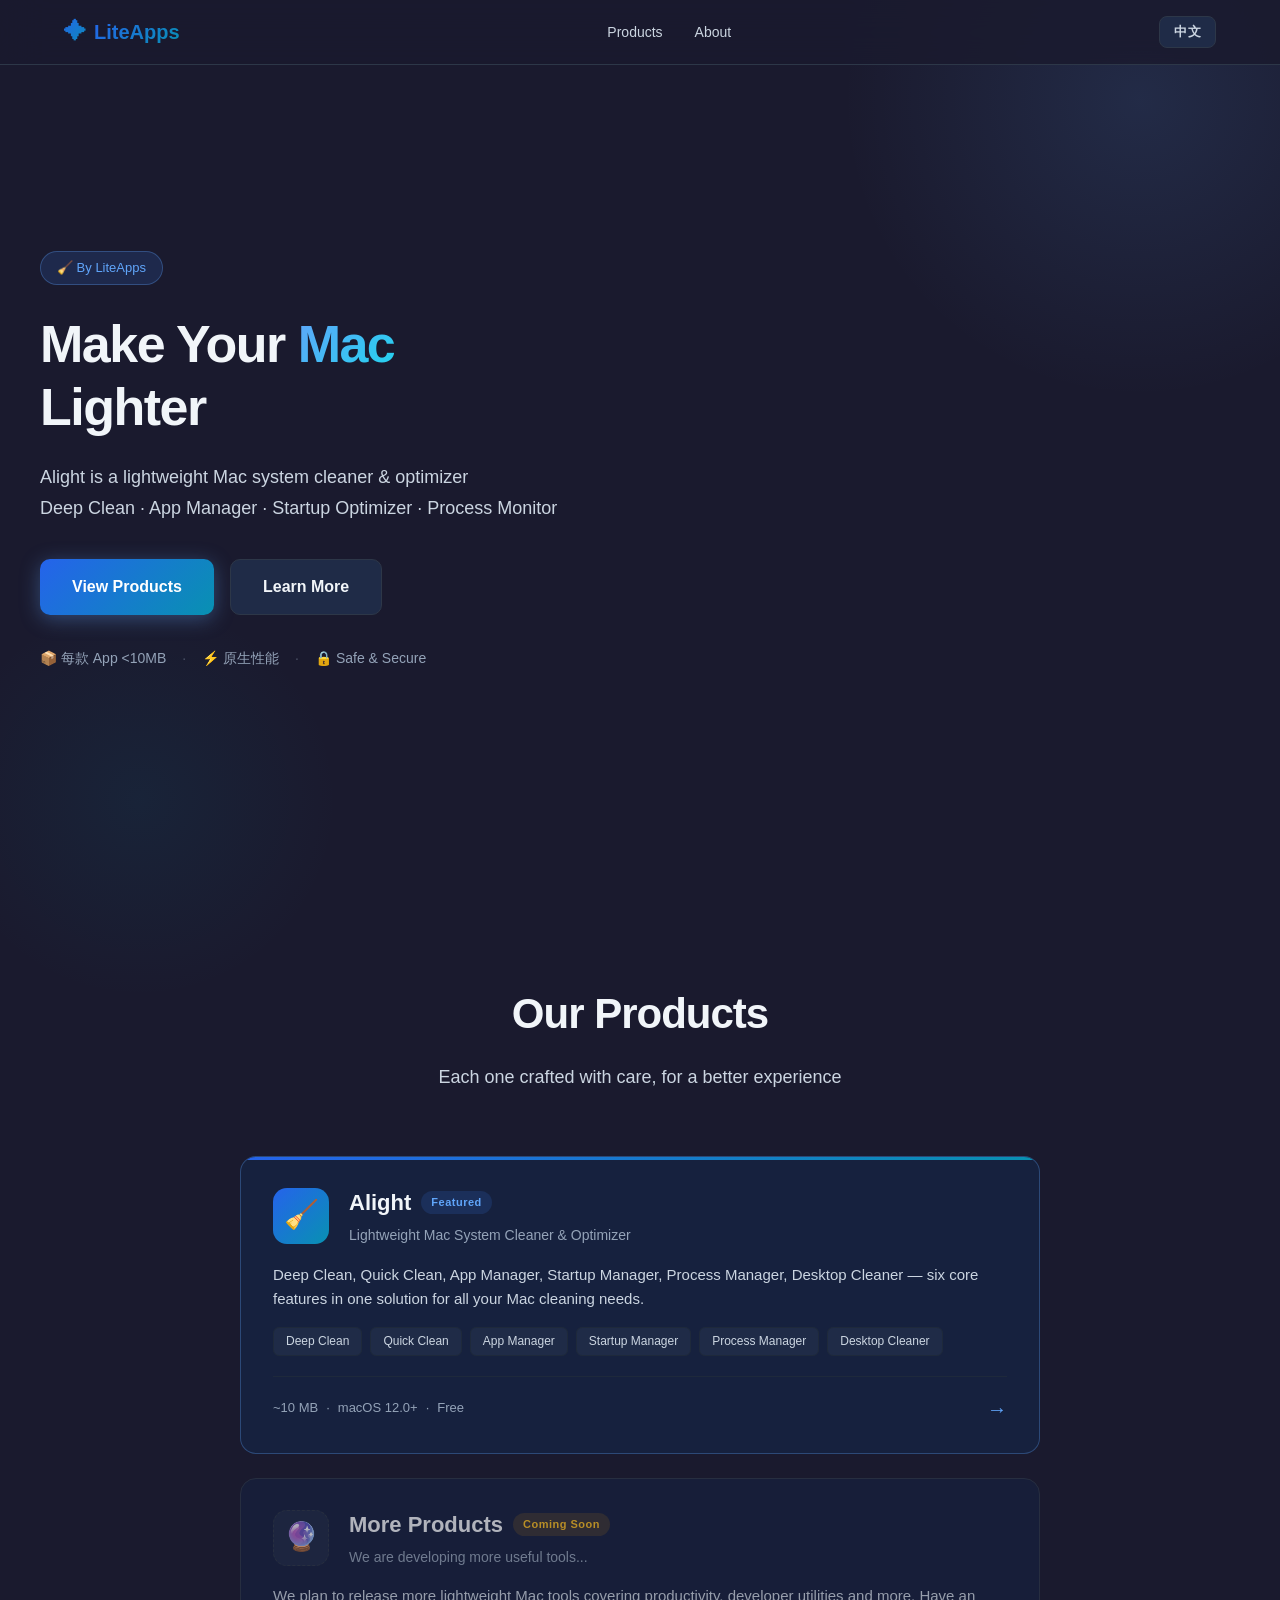
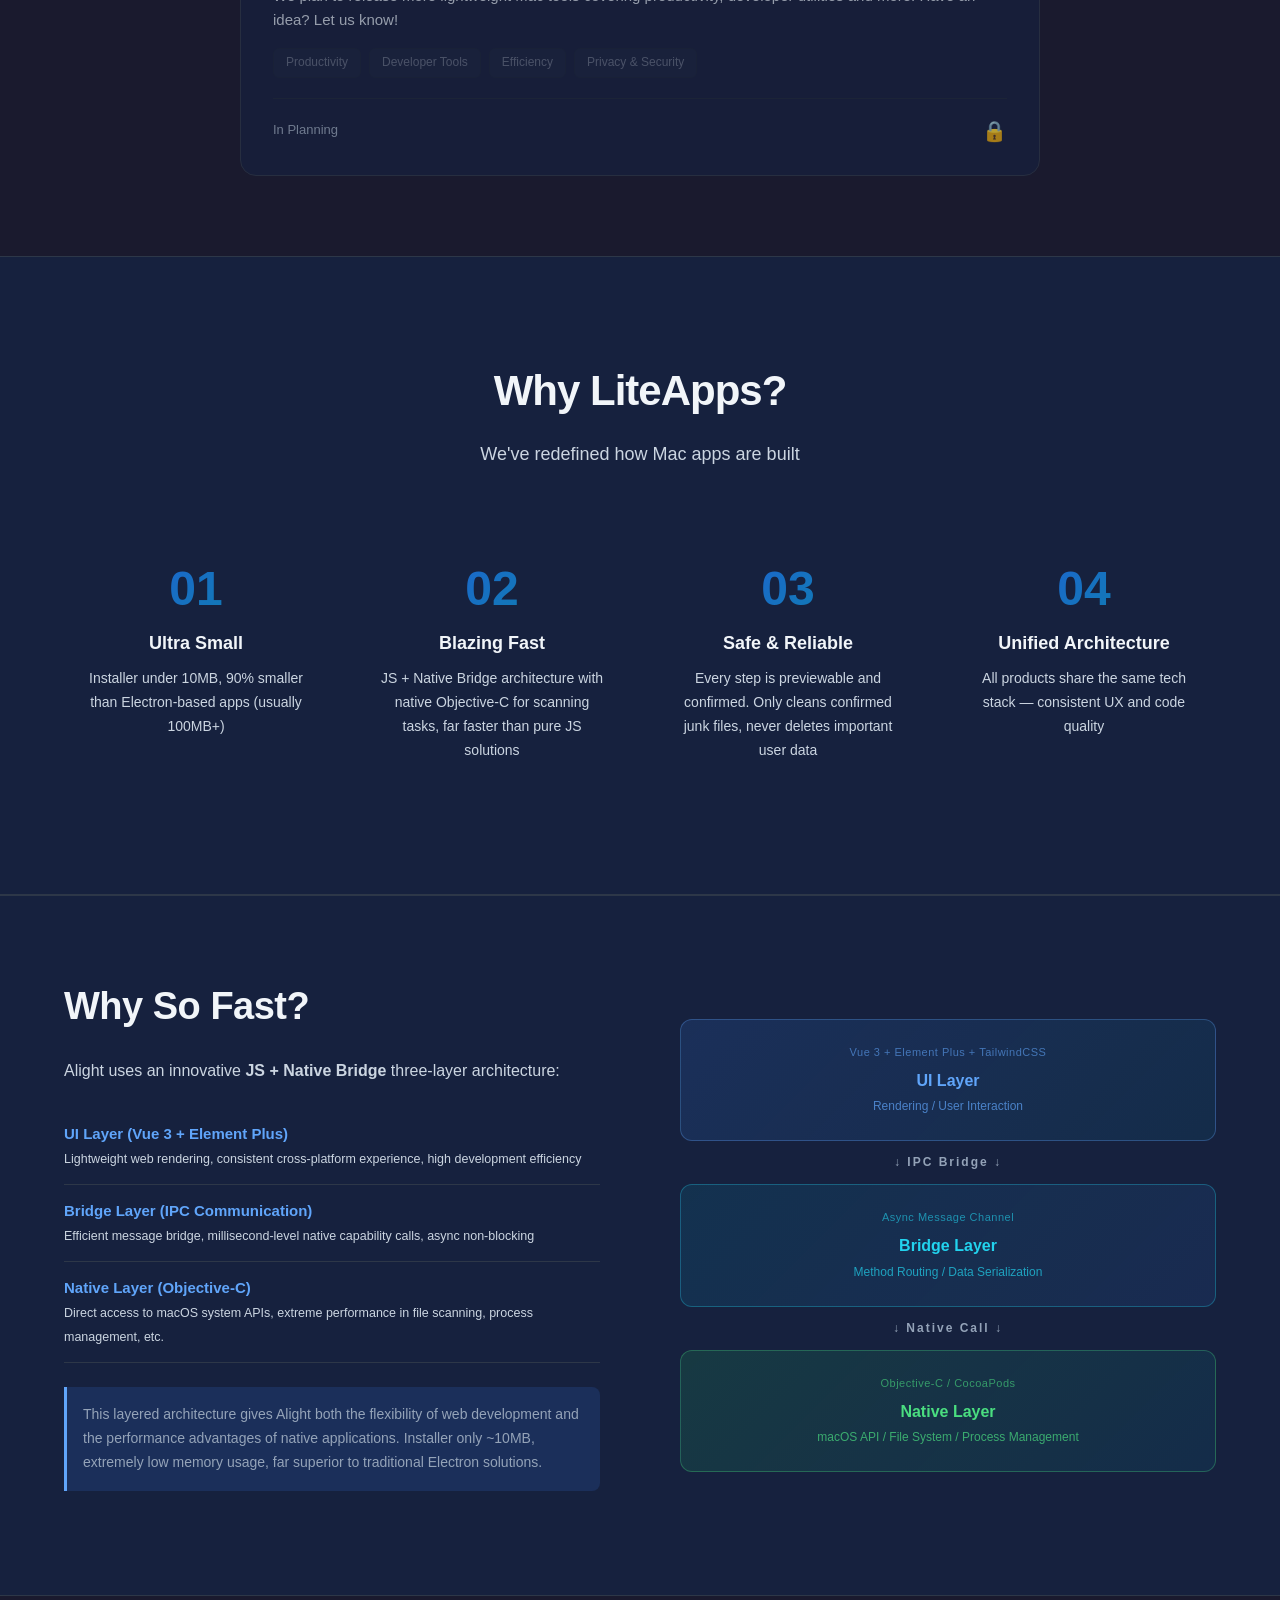
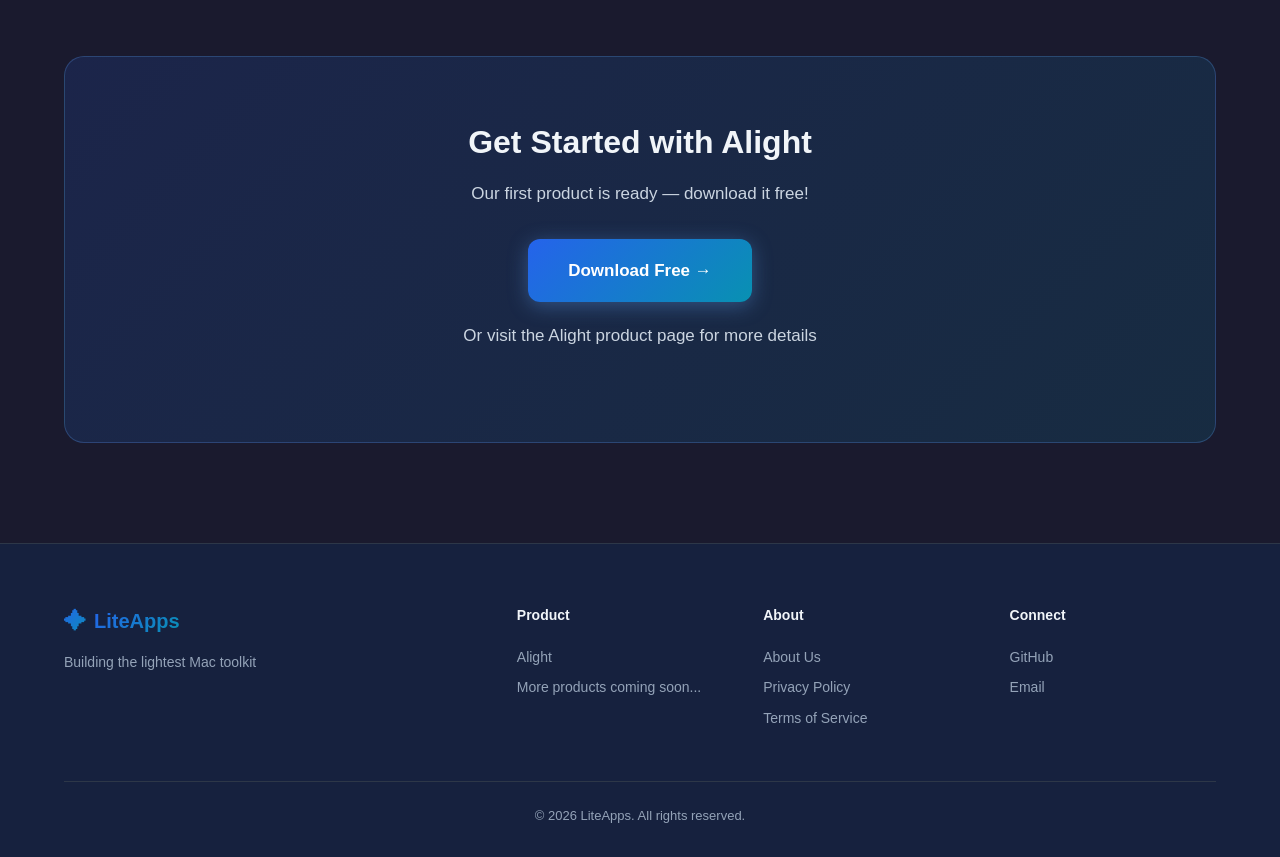
==== index.html @ 41429e5c "🚀 Initial deploy - Dev environment" ====
<!DOCTYPE html>
<html lang="zh-CN">
<head>
  <meta charset="UTF-8">
  <meta name="viewport" content="width=device-width, initial-scale=1.0">
  <title>LiteApps - 打造最轻量的 Mac 工具集</title>
  <meta name="description" content="LiteApps 致力于打造最轻量的 Mac 工具集。基于 JS + Native Bridge 创新架构，每款 App 仅 ~10MB，远超 Electron 方案。">
  <meta name="keywords" content="LiteApps,Mac工具,轻量级应用,Alight,Mac清理,macOS应用">
  <link rel="icon" type="image/svg+xml" href="favicon.svg">
  <link rel="stylesheet" href="style.css">
</head>
<body>
  <!-- 导航栏 -->
  <nav class="navbar">
    <div class="nav-container">
      <a href="/" class="nav-logo">
        <span class="logo-icon">✦</span>
        <span class="logo-text">LiteApps</span>
      </a>
      <div class="nav-links">
        <a href="#products" data-i18n="nav_products">产品</a>
        <a href="#about" data-i18n="nav_about">关于</a>
      </div>
      <button id="langSwitch" class="lang-switch" title="Switch to English">EN</button>
    </div>
  </nav>

  <!-- Hero 区域 -->
  <section class="hero hero-brand">
    <div class="hero-container">
      <div class="hero-badge" data-i18n="hero_badge">🚀 轻量 · 快速 · 安全</div>
      <h1 class="hero-title">
        <span data-i18n="hero_title_1">打造最轻量的</span><br>
        <span class="gradient-text" data-i18n="hero_title_2">Mac 工具集</span>
      </h1>
      <p class="hero-subtitle" data-i18n="hero_subtitle">
        LiteApps 专注于为 macOS 开发极致轻量的工具类应用<br>
        基于 JS + Native Bridge 架构，每款 App 仅 ~10MB
      </p>
      <div class="hero-actions">
        <a href="#products" class="btn btn-primary btn-lg" data-i18n="btn_view_products">查看产品</a>
        <a href="#about" class="btn btn-secondary btn-lg" data-i18n="btn_learn_more">了解更多</a>
      </div>
      <div class="hero-meta">
        <span class="meta-item" data-i18n="meta_apps">📦 每款 App &lt;10MB</span>
        <span class="meta-divider">·</span>
        <span class="meta-item" data-i18n="meta_native">⚡ 原生性能</span>
        <span class="meta-divider">·</span>
        <span class="meta-item" data-i18n="meta_safe">🔒 安全可靠</span>
      </div>
    </div>
  </section>

  <!-- 产品矩阵 -->
  <section id="products" class="products-section">
    <div class="container">
      <div class="section-header">
        <h2 class="section-title" data-i18n="products_title">我们的产品</h2>
        <p class="section-subtitle" data-i18n="products_subtitle">每一款都精心打造，只为更好的体验</p>
      </div>

      <div class="product-grid">
        <!-- Alight 产品卡片 -->
        <a href="alight/" class="product-card featured">
          <div class="product-card-header">
            <div class="product-icon product-icon-alight">🧹</div>
            <div class="product-info">
              <div class="product-name-row">
                <h3 class="product-name">Alight</h3>
                <span class="product-badge" data-i18n="badge_featured">主打产品</span>
              </div>
              <p class="product-tagline" data-i18n="alight_tagline">轻量级 Mac 系统清理与优化工具</p>
            </div>
          </div>
          <p class="product-desc" data-i18n="alight_desc">
            深度清理、快速清理、应用管理、启动项管理、进程管理、桌面清理 — 六大核心功能，一站式解决你的 Mac 清理需求。
          </p>
          <div class="product-features-list">
            <span class="feature-tag" data-i18n="feat_deep_clean_name">深度清理</span>
            <span class="feature-tag" data-i18n="feat_quick_clean_name">快速清理</span>
            <span class="feature-tag" data-i18n="feat_app_manage_name">应用管理</span>
            <span class="feature-tag" data-i18n="feat_startup_name">启动项管理</span>
            <span class="feature-tag" data-i18n="feat_process_name">进程管理</span>
            <span class="feature-tag" data-i18n="feat_desktop_name">桌面清理</span>
          </div>
          <div class="product-footer">
            <div class="product-meta">
              <span>~10 MB</span>
              <span>·</span>
              <span>macOS 12.0+</span>
              <span>·</span>
              <span data-i18n="label_free">免费</span>
            </div>
            <span class="product-arrow">→</span>
          </div>
        </a>

        <!-- 即将推出的产品卡片 -->
        <div class="product-card coming-soon">
          <div class="product-card-header">
            <div class="product-icon product-icon-placeholder">🔮</div>
            <div class="product-info">
              <div class="product-name-row">
                <h3 class="product-name" data-i18n="coming_soon_title">更多产品</h3>
                <span class="product-badge badge-soon" data-i18n="badge_coming_soon">敬请期待</span>
              </div>
              <p class="product-tagline" data-i18n="coming_soon_tagline">我们正在开发更多实用工具...</p>
            </div>
          </div>
          <p class="product-desc" data-i18n="coming_soon_desc">
            我们计划推出更多轻量级 Mac 工具，涵盖效率提升、开发者工具等方向。如果你有好的想法，欢迎告诉我们！
          </p>
          <div class="product-features-list">
            <span class="feature-tag disabled" data-i18n="idea_efficiency">效率工具</span>
            <span class="feature-tag disabled" data-i18n="idea_devtools">开发者工具</span>
            <span class="feature-tag disabled" data-i18n="idea_productivity">生产力</span>
            <span class="feature-tag disabled" data-i18n="idea_security">安全隐私</span>
          </div>
          <div class="product-footer">
            <div class="product-meta">
              <span data-i18n="label_stay_tuned">持续规划中</span>
            </div>
            <span class="product-arrow muted">🔒</span>
          </div>
        </div>
      </div>
    </div>
  </section>

  <!-- 技术优势 -->
  <section class="highlights">
    <div class="container">
      <div class="section-header">
        <h2 class="section-title" data-i18n="tech_advantage_title">为什么选择 LiteApps？</h2>
        <p class="section-subtitle" data-i18n="tech_advantage_subtitle">我们重新定义了 Mac 应用的开发方式</p>
      </div>
      <div class="highlights-grid">
        <div class="highlight-item">
          <div class="highlight-number">01</div>
          <h3 data-i18n="highlight_1_title">超小体积</h3>
          <p data-i18n="highlight_1_desc">每款 App 安装包小于 10MB，对比 Electron 类产品（通常 100MB+）小 90%</p>
        </div>
        <div class="highlight-item">
          <div class="highlight-number">02</div>
          <h3 data-i18n="highlight_2_title">极速体验</h3>
          <p data-i18n="highlight_2_desc">JS + Native Bridge 架构，原生 Objective-C 执行任务，速度远超纯 JS 方案</p>
        </div>
        <div class="highlight-item">
          <div class="highlight-number">03</div>
          <h3 data-i18n="highlight_3_title">安全可靠</h3>
          <p data-i18n="highlight_3_desc">Apple 开发者签名 + 公证（Notarized），每一步操作可预览确认</p>
        </div>
        <div class="highlight-item">
          <div class="highlight-number">04</div>
          <h3 data-i18n="highlight_4_title">统一架构</h3>
          <p data-i18n="highlight_4_desc">所有产品共享同一套技术栈，一致的用户体验和代码质量</p>
        </div>
      </div>
    </div>
  </section>

  <!-- 技术架构简介 -->
  <section id="about" class="architecture architecture-brand">
    <div class="container">
      <div class="arch-content">
        <div class="arch-text">
          <h2 data-i18n="arch_title">创新架构</h2>
          <p data-i18n="arch_intro">LiteApps 所有产品都基于创新的 <strong>JS + Native Bridge</strong> 三层架构：</p>
          <ul class="arch-list">
            <li>
              <strong data-i18n="arch_ui_name">UI 层 (Vue 3 + Element Plus)</strong><br>
              <small data-i18n="arch_ui_desc">轻量 Web 渲染，跨平台一致体验，开发效率高</small>
            </li>
            <li>
              <strong data-i18n="arch_bridge_name">Bridge 层 (IPC 通信)</strong><br>
              <small data-i18n="arch_bridge_desc">高效消息桥梁，毫秒级调用 Native 能力，异步非阻塞</small>
            </li>
            <li>
              <strong data-i18n="arch_native_name">Native 层 (Objective-C)</strong><br>
              <small data-i18n="arch_native_desc">直接调用 macOS 系统 API，文件扫描、进程管理等极致性能</small>
            </li>
          </ul>
          <p class="arch-note" data-i18n="arch_note">这种分层架构让每款 App 既拥有 Web 开发的灵活性，又具备原生应用的性能优势。安装包仅 ~10MB，内存占用极低。</p>
        </div>
        <div class="arch-diagram">
          <div class="arch-layer layer-ui">
            <span class="layer-tech" data-i18n="layer_ui_tech">Vue 3 + Element Plus + TailwindCSS</span>
            <span data-i18n="layer_ui_label">UI Layer</span><br><small data-i18n="layer_ui_small">界面渲染 / 用户交互</small>
          </div>
          <div class="arch-arrow" data-i18n="arch_arrow_bridge">↓ IPC Bridge ↓</div>
          <div class="arch-layer layer-bridge">
            <span class="layer-tech" data-i18n="layer_bridge_tech">Async Message Channel</span>
            <span data-i18n="layer_bridge_label">Bridge Layer</span><br><small data-i18n="layer_bridge_small">方法路由 / 数据序列化</small>
          </div>
          <div class="arch-arrow" data-i18n="arch_arrow_native">↓ Native Call ↓</div>
          <div class="arch-layer layer-native">
            <span class="layer-tech" data-i18n="layer_native_tech">Objective-C / CocoaPods</span>
            <span data-i18n="layer_native_label">Native Layer</span><br><small data-i18n="layer_native_small">macOS API / 文件系统 / 进程管理</small>
          </div>
        </div>
      </div>
    </div>
  </section>

  <!-- CTA 区域 -->
  <section class="cta-section">
    <div class="container">
      <div class="cta-card">
        <h2 data-i18n="cta_title">开始使用 Alight</h2>
        <p data-i18n="cta_desc">我们的首款产品已经发布，免费下载体验！</p>
        <a href="alight/#download" class="btn btn-primary btn-xl" data-i18n="cta_btn">立即免费下载 →</a>
        <p class="cta-note" data-i18n="cta_note">或访问 <a href="alight/">Alight 产品页面</a> 了解更多详情</p>
      </div>
    </div>
  </section>

  <!-- 页脚 -->
  <footer class="footer">
    <div class="container">
      <div class="footer-grid">
        <div class="footer-brand">
          <div class="footer-logo">
            <span class="logo-icon">✦</span>
            <span class="logo-text">LiteApps</span>
          </div>
          <p data-i18n="footer_brand_desc">打造最轻量的 Mac 工具集</p>
        </div>
        <div class="footer-links">
          <h4 data-i18n="footer_product">产品</h4>
          <a href="alight/" data-i18n="footer_alight">Alight</a>
          <a href="#" data-i18n="footer_more">更多产品敬请期待...</a>
        </div>
        <div class="footer-links">
          <h4 data-i18n="footer_about">关于</h4>
          <a href="about.html" data-i18n="footer_about_us">关于我们</a>
          <a href="privacy.html" data-i18n="footer_privacy">隐私政策</a>
          <a href="terms.html" data-i18n="footer_terms">服务条款</a>
        </div>
        <div class="footer-links">
          <h4 data-i18n="footer_connect">联系我们</h4>
          <a href="https://github.com/jackie-jiang-ios" target="_blank" rel="noopener noreferrer">GitHub</a>
          <a href="mailto:contact@liteapps.cn" data-i18n="footer_email">Email</a>
        </div>
      </div>
      <div class="footer-bottom">
        <p data-i18n="footer_copyright">&copy; 2026 LiteApps. All rights reserved.</p>
      </div>
    </div>
  </footer>

  <script src="script.js"></script>
</body>
</html>
---- style.css ----
/* ============================================
   Alight - 官网样式（暗黑主题）
   匹配真实 App 暗色 UI，基于 App 的 theme.css 暗色变量
   ============================================ */

/* CSS Variables - 匹配真实 App 暗色主题 */
:root {
  /* 品牌主色 - 与真实 App 暗色主题一致 */
  --primary: #60a5fa;
  --primary-light: #93bbfd;
  --primary-dark: #3b82f6;
  --primary-bg: rgba(59, 130, 246, 0.15);
  --primary-gradient: linear-gradient(135deg, #2563eb 0%, #0891b2 100%);

  /* 功能色 */
  --success: #4ade80;
  --success-bg: rgba(34, 197, 94, 0.15);
  --warning: #fbbf24;
  --warning-bg: rgba(245, 158, 11, 0.15);
  --danger: #f87171;
  --danger-bg: rgba(239, 68, 68, 0.15);

  /* 背景色 - 暗色主题 */
  --bg-primary: #1a1a2e;
  --bg-secondary: #16213e;
  --bg-card: #16213e;
  --bg-surface: #1f2b47;
  --bg-surface-hover: #253552;

  /* 文字色 */
  --text-primary: #f1f5f9;
  --text-secondary: #cbd5e1;
  --text-tertiary: #94a3b8;
  --text-hint: #475569;

  /* 边框色 */
  --border-color: #2d3748;
  --border-light: #1e293b;

  /* 统计卡片颜色 - 与真实 App 暗色 theme.css 完全一致 */
  --stat-cache-bg: rgba(234, 88, 12, 0.15);
  --stat-cache-color: #fb923c;
  --stat-health-bg: rgba(59, 130, 246, 0.15);
  --stat-health-color: #60a5fa;
  --stat-count-bg: rgba(147, 51, 234, 0.15);
  --stat-count-color: #c084fc;
  --stat-space-bg: rgba(34, 197, 94, 0.15);
  --stat-space-color: #4ade80;

  /* 阴影 - 暗色下更重 */
  --shadow-sm: 0 1px 3px rgba(0, 0, 0, 0.3);
  --shadow-md: 0 4px 16px rgba(0, 0, 0, 0.4);
  --shadow-lg: 0 8px 32px rgba(0, 0, 0, 0.5);

  --radius-sm: 8px;
  --radius-md: 12px;
  --radius-lg: 16px;
  --radius-xl: 24px;
  --font-sans: -apple-system, BlinkMacSystemFont, 'SF Pro Display', 'Segoe UI', Roboto, 'Helvetica Neue', Arial, sans-serif;
}

/* Reset */
*, *::before, *::after {
  margin: 0;
  padding: 0;
  box-sizing: border-box;
}

html {
  scroll-behavior: smooth;
  -webkit-font-smoothing: antialiased;
  -moz-osx-font-smoothing: grayscale;
}

body {
  font-family: var(--font-sans);
  background-color: var(--bg-primary);
  color: var(--text-primary);
  line-height: 1.6;
  overflow-x: hidden;
}

a {
  text-decoration: none;
  color: inherit;
  transition: color 0.2s ease;
}

img {
  max-width: 100%;
  display: block;
}

.container {
  max-width: 1200px;
  margin: 0 auto;
  padding: 0 24px;
}

/* ============================================
   Navigation
   ============================================ */
.navbar {
  position: fixed;
  top: 0;
  left: 0;
  right: 0;
  z-index: 1000;
  background: rgba(26, 26, 46, 0.85);
  backdrop-filter: blur(20px);
  -webkit-backdrop-filter: blur(20px);
  border-bottom: 1px solid var(--border-color);
  transition: all 0.3s ease;
}

.navbar.scrolled {
  background: rgba(26, 26, 46, 0.95);
  box-shadow: var(--shadow-sm);
}

.nav-container {
  max-width: 1200px;
  margin: 0 auto;
  padding: 0 24px;
  height: 64px;
  display: flex;
  align-items: center;
  justify-content: space-between;
}

.nav-logo {
  display: flex;
  align-items: center;
  gap: 8px;
  font-size: 20px;
  font-weight: 700;
}

.logo-icon {
  font-size: 22px;
  background: var(--primary-gradient);
  -webkit-background-clip: text;
  -webkit-text-fill-color: transparent;
  background-clip: text;
}

.logo-text {
  background: var(--primary-gradient);
  -webkit-background-clip: text;
  -webkit-text-fill-color: transparent;
  background-clip: text;
}

.nav-links {
  display: flex;
  gap: 32px;
}

.nav-links a {
  font-size: 14px;
  font-weight: 500;
  color: var(--text-secondary);
  transition: color 0.2s ease;
}

.nav-links a:hover {
  color: var(--primary);
}

.nav-download-btn {
  padding: 8px 20px;
  background: var(--primary-gradient);
  color: white;
  border-radius: 8px;
  font-size: 14px;
  font-weight: 600;
  transition: all 0.2s ease;
}

.nav-download-btn:hover {
  transform: translateY(-1px);
  box-shadow: 0 4px 16px rgba(96, 165, 250, 0.35);
}

/* 语言切换按钮 */
.lang-switch {
  padding: 6px 14px;
  background: var(--bg-surface);
  color: var(--text-secondary);
  border: 1px solid var(--border-color);
  border-radius: 8px;
  font-size: 13px;
  font-weight: 600;
  cursor: pointer;
  transition: all 0.2s ease;
  letter-spacing: 0.5px;
}

.lang-switch:hover {
  background: var(--bg-surface-hover);
  color: var(--primary);
  border-color: var(--primary);
  transform: translateY(-1px);
}

/* ============================================
   Hero Section
   ============================================ */
.hero {
  min-height: 100vh;
  display: flex;
  align-items: center;
  padding: 100px 24px 60px;
  max-width: 1200px;
  margin: 0 auto;
  gap: 60px;
  position: relative;
}

.hero::before {
  content: '';
  position: absolute;
  top: -200px;
  right: -200px;
  width: 600px;
  height: 600px;
  background: radial-gradient(circle, rgba(96, 165, 250, 0.12) 0%, transparent 70%);
  pointer-events: none;
}

.hero::after {
  content: '';
  position: absolute;
  bottom: -100px;
  left: -100px;
  width: 400px;
  height: 400px;
  background: radial-gradient(circle, rgba(8, 145, 178, 0.08) 0%, transparent 70%);
  pointer-events: none;
}

.hero-container {
  flex: 1;
  max-width: 520px;
  z-index: 1;
}

.hero-badge {
  display: inline-flex;
  align-items: center;
  gap: 6px;
  padding: 6px 16px;
  background: var(--primary-bg);
  border: 1px solid rgba(96, 165, 250, 0.3);
  border-radius: 100px;
  font-size: 13px;
  font-weight: 500;
  color: var(--primary);
  margin-bottom: 28px;
}

.hero-title {
  font-size: 56px;
  font-weight: 800;
  line-height: 1.15;
  letter-spacing: -1.5px;
  margin-bottom: 24px;
  color: var(--text-primary);
}

.gradient-text {
  background: linear-gradient(135deg, #60a5fa, #22d3ee);
  -webkit-background-clip: text;
  -webkit-text-fill-color: transparent;
  background-clip: text;
}

.hero-subtitle {
  font-size: 18px;
  line-height: 1.7;
  color: var(--text-secondary);
  margin-bottom: 36px;
}

.hero-actions {
  display: flex;
  gap: 16px;
  margin-bottom: 32px;
  flex-wrap: wrap;
}

.btn {
  display: inline-flex;
  align-items: center;
  gap: 8px;
  padding: 12px 28px;
  border-radius: 10px;
  font-size: 15px;
  font-weight: 600;
  cursor: pointer;
  border: none;
  transition: all 0.25s ease;
}

.btn-primary {
  background: var(--primary-gradient);
  color: white;
  box-shadow: 0 4px 20px rgba(96, 165, 250, 0.35);
}

.btn-primary:hover {
  transform: translateY(-2px);
  box-shadow: 0 8px 28px rgba(96, 165, 250, 0.45);
}

.btn-secondary {
  background: var(--bg-surface);
  color: var(--text-primary);
  border: 1px solid var(--border-color);
}

.btn-secondary:hover {
  background: var(--bg-surface-hover);
  border-color: var(--primary);
  color: var(--primary);
}

.btn-lg {
  padding: 14px 32px;
  font-size: 16px;
}

.btn-xl {
  padding: 18px 40px;
  font-size: 17px;
  border-radius: 12px;
}

.hero-meta {
  display: flex;
  align-items: center;
  gap: 16px;
  font-size: 14px;
  color: var(--text-tertiary);
}

.meta-divider {
  opacity: 0.4;
}

/* Hero Visual - Mac Window Mockup (暗色风格) */
.hero-visual {
  flex: 1;
  max-width: 600px;
  z-index: 1;
}

.mac-window {
  background: var(--bg-card);
  border-radius: var(--radius-xl);
  border: 1px solid var(--border-color);
  overflow: hidden;
  box-shadow:
    0 25px 80px rgba(0, 0, 0, 0.5),
    0 0 40px rgba(96, 165, 250, 0.1);
  animation: float 6s ease-in-out infinite;
}

@keyframes float {
  0%, 100% { transform: translateY(0); }
  50% { transform: translateY(-10px); }
}

.mac-window-header {
  display: flex;
  align-items: center;
  gap: 12px;
  padding: 14px 18px;
  background: #0f172a;
  border-bottom: 1px solid var(--border-color);
}

.window-dots {
  display: flex;
  gap: 7px;
}

.dot {
  width: 12px;
  height: 12px;
  border-radius: 50%;
}
.dot-red { background: #ff5f57; }
.dot-yellow { background: #febc2e; }
.dot-green { background: #28c840; }

.window-title {
  font-size: 13px;
  color: var(--text-tertiary);
  margin-left: 8px;
}

.mac-window-body {
  display: flex;
  min-height: 480px;
  background: var(--bg-secondary);
}

/* ===== Hero DeepClean Mock (完全匹配真实 StatusOverview + DeepCleanCard) ===== */
.mock-deepclean {
  flex: 1;
  padding: 20px 24px;
  display: flex;
  flex-direction: column;
  gap: 16px;
  overflow-y: auto;
}

.dc-header {
  display: flex;
  align-items: center;
  justify-content: space-between;
}
.dc-header h3 {
  font-size: 20px;
  font-weight: 700;
  color: var(--text-primary);
}
.dc-scan-btn {
  display: inline-flex;
  align-items: center;
  gap: 6px;
  padding: 8px 18px;
  background: var(--primary);
  color: white;
  border: none;
  border-radius: 8px;
  font-size: 13px;
  font-weight: 600;
  cursor: default;
  box-shadow: 0 2px 8px rgba(96, 165, 250, 0.25);
}

/* 四宫格统计卡片 - 使用真实 App 暗色颜色变量 */
.dc-stats-grid {
  display: grid;
  grid-template-columns: repeat(4, 1fr);
  gap: 12px;
}
.dc-stat-card {
  padding: 16px 12px;
  border-radius: var(--radius-md);
  text-align: center;
  transition: all 0.2s ease;
  cursor: default;
}
.dc-stat-card:hover {
  transform: translateY(-1px);
  box-shadow: var(--shadow-md);
  filter: brightness(1.1);
}
.dc-stat-value {
  display: block;
  font-size: 19px;
  font-weight: 800;
  line-height: 1.2;
}
.dc-stat-label {
  display: block;
  font-size: 11px;
  color: var(--text-secondary);
  margin-top: 4px;
}

/* 统计卡片颜色 - 完全匹配真实 App 暗色 theme.css */
.stat-cache { background: var(--stat-cache-bg); }
.stat-cache .dc-stat-value { color: var(--stat-cache-color); }
.stat-health { background: var(--stat-health-bg); }
.health-good { color: var(--stat-health-color) !important; }
.stat-count { background: var(--stat-count-bg); }
.stat-count .dc-stat-value { color: var(--stat-count-color); }
.stat-space { background: var(--stat-space-bg); }
.stat-space .dc-stat-value { color: var(--stat-space-color); }

/* CleanCardGrid - 匹配真实 DeepCleanCard 暗色样式 */
.dc-cards-grid {
  display: grid;
  grid-template-columns: repeat(2, 1fr);
  gap: 12px;
  flex: 1;
}
.dc-clean-card {
  display: flex;
  align-items: center;
  gap: 12px;
  padding: 16px;
  background: var(--bg-surface);
  border: 1px solid var(--border-color);
  border-radius: var(--radius-md);
  cursor: default;
  transition: all 0.2s ease;
}
.dc-clean-card:hover {
  transform: translateY(-2px);
  box-shadow: var(--shadow-lg);
  border-color: var(--primary);
}

/* 图标背景 - 匹配真实 cleanItemIconConfig 暗色 */
.card-icon-bg {
  width: 48px;
  height: 48px;
  border-radius: 12px;
  display: flex;
  align-items: center;
  justify-content: center;
  flex-shrink: 0;
}
.card-icon-blue { background: rgba(59, 130, 246, 0.2); color: #60a5fa; }
.card-icon-green { background: rgba(34, 197, 94, 0.2); color: #4ade80; }
.card-icon-orange { background: rgba(234, 88, 12, 0.2); color: #fb923c; }
.card-icon-purple { background: rgba(147, 51, 234, 0.2); color: #c084fc; }

.card-info { flex: 1; min-width: 0; }
.card-name { display: block; font-size: 14px; font-weight: 600; color: var(--text-primary); }
.card-desc { display: block; font-size: 12px; color: var(--text-secondary); margin-top: 2px; }

.card-right { text-align: right; min-width: 80px; flex-shrink: 0; }
.card-size { display: block; font-size: 15px; font-weight: 700; color: var(--text-primary); }
.card-count { display: block; font-size: 11px; color: var(--text-tertiary); margin-top: 2px; }
.card-btn {
  margin-top: 6px;
  padding: 4px 14px;
  background: var(--primary);
  color: white;
  border: none;
  border-radius: 6px;
  font-size: 11px;
  font-weight: 600;
  cursor: default;
}

/* Feature card enhancements */
.feature-badge {
  display: inline-block;
  padding: 3px 10px;
  background: var(--primary-bg);
  border: 1px solid rgba(96, 165, 250, 0.3);
  border-radius: 100px;
  font-size: 11px;
  font-weight: 600;
  color: var(--primary);
  margin-bottom: 14px;
}
.feature-card.featured {
  border-color: rgba(96, 165, 250, 0.35);
  background: linear-gradient(135deg, rgba(59, 130, 246, 0.08), rgba(8, 145, 178, 0.05));
}
.feature-tags {
  display: flex;
  flex-wrap: wrap;
  gap: 6px;
  margin-top: 14px;
}
.tag {
  padding: 3px 10px;
  background: var(--bg-surface);
  border: 1px solid var(--border-color);
  border-radius: 100px;
  font-size: 11px;
  color: var(--text-secondary);
}

/* ============================================
   Features Section
   ============================================ */
.features {
  padding: 120px 0;
  position: relative;
  background: var(--bg-primary);
}

.section-header {
  text-align: center;
  margin-bottom: 64px;
}

.section-title {
  font-size: 42px;
  font-weight: 800;
  letter-spacing: -1px;
  margin-bottom: 16px;
  color: var(--text-primary);
}

.section-subtitle {
  font-size: 18px;
  color: var(--text-secondary);
  max-width: 500px;
  margin: 0 auto;
}

.features-grid {
  display: grid;
  grid-template-columns: repeat(3, 1fr);
  gap: 24px;
}

.feature-card {
  background: var(--bg-card);
  border: 1px solid var(--border-color);
  border-radius: var(--radius-lg);
  padding: 36px 28px;
  transition: all 0.3s ease;
}

.feature-card:hover {
  background: var(--bg-surface);
  border-color: var(--primary);
  transform: translateY(-4px);
  box-shadow: var(--shadow-lg);
}

.feature-icon {
  font-size: 36px;
  margin-bottom: 20px;
}

.feature-card h3 {
  font-size: 18px;
  font-weight: 700;
  margin-bottom: 10px;
  color: var(--text-primary);
}

.feature-card p {
  font-size: 14px;
  color: var(--text-secondary);
  line-height: 1.7;
}

/* ============================================
   Highlights Section
   ============================================ */
.highlights {
  padding: 100px 0;
  background: var(--bg-card);
  border-top: 1px solid var(--border-color);
  border-bottom: 1px solid var(--border-color);
}

.highlights-grid {
  display: grid;
  grid-template-columns: repeat(4, 1fr);
  gap: 32px;
}

.highlight-item {
  text-align: center;
  padding: 32px 20px;
}

.highlight-number {
  font-size: 48px;
  font-weight: 900;
  background: var(--primary-gradient);
  -webkit-background-clip: text;
  -webkit-text-fill-color: transparent;
  background-clip: text;
  line-height: 1;
  margin-bottom: 16px;
  opacity: 0.9;
}

.highlight-item h3 {
  font-size: 18px;
  font-weight: 700;
  margin-bottom: 10px;
  color: var(--text-primary);
}

.highlight-item p {
  font-size: 14px;
  color: var(--text-secondary);
  line-height: 1.7;
}

/* ============================================
   Screenshots Section
   ============================================ */
.screenshots {
  padding: 120px 0;
  background: var(--bg-primary);
}

.screenshots-grid {
  display: grid;
  grid-template-columns: repeat(3, 1fr);
  gap: 28px;
}

.screenshot-card {
  text-align: center;
}

.screenshot-mock {
  background: var(--bg-card);
  border: 1px solid var(--border-color);
  border-radius: var(--radius-lg);
  overflow: hidden;
  margin-bottom: 16px;
  transition: transform 0.3s ease, box-shadow 0.3s ease;
  box-shadow: var(--shadow-sm);
}

.screenshot-card:hover .screenshot-mock {
  transform: translateY(-6px) scale(1.01);
  box-shadow: var(--shadow-lg);
}

.mock-mac-bar {
  display: flex;
  align-items: center;
  gap: 6px;
  padding: 10px 14px;
  background: #0f172a;
  border-bottom: 1px solid var(--border-color);
}

.mock-dot {
  width: 10px;
  height: 10px;
  border-radius: 50%;
}
.mock-dot.red { background: #ff5f57; }
.mock-dot.yellow { background: #febc2e; }
.mock-dot.green { background: #28c840; }

.mock-body {
  padding: 16px 18px;
  /* 调整高度比例 - 匹配真实 App 窗口比例 (1080 x 680 = 约 1.59:1) */
  min-height: 280px;
  aspect-ratio: 1080 / 680;
  background: var(--bg-secondary);
}

.screenshot-card p {
  font-size: 14px;
  color: var(--text-tertiary);
}

/* ===== Screenshot: DeepClean Preview (暗色) ===== */
.dc-preview-body { padding: 14px 16px !important; min-height: auto !important; aspect-ratio: auto; }
.dc-prev-header {
  display: flex; justify-content: space-between; align-items: center;
  margin-bottom: 12px;
}
.dc-prev-title { font-size: 16px; font-weight: 700; color: var(--text-primary); }
.dc-prev-btn {
  font-size: 12px; font-weight: 600; color: var(--primary);
  background: var(--primary-bg); padding: 5px 14px; border-radius: 6px;
}
.dc-prev-stats {
  display: grid; grid-template-columns: repeat(4, 1fr); gap: 10px; margin-bottom: 14px;
}
.dc-ps {
  text-align: center; padding: 12px 8px; border-radius: 10px;
  border: 1px solid var(--border-color);
  background: var(--bg-surface);
}
.dc-ps b { display: block; font-size: 16px; font-weight: 800; }
.dc-ps .health-good { color: var(--stat-health-color); }
.dc-ps small { display: block; font-size: 10px; color: var(--text-secondary); margin-top: 3px; }

/* 深度清理卡片预览 - 匹配真实 DeepCleanCard 暗色 */
.dc-prev-cards { display: flex; flex-direction: column; gap: 8px; }
.dcp-card {
  display: flex; align-items: center; gap: 10px;
  padding: 12px 14px; background: var(--bg-surface); border-radius: 10px;
  border: 1px solid var(--border-color);
  transition: all 0.2s ease;
}
.dcp-card:hover { border-color: var(--primary); box-shadow: var(--shadow-sm); }
.dcp-icon {
  width: 38px; height: 38px; border-radius: 10px;
  display: flex; align-items: center; justify-content: center; flex-shrink: 0;
}
.dcp-icon-blue { background: rgba(59, 130, 246, 0.2); color: #60a5fa; }
.dcp-icon-green { background: rgba(34, 197, 94, 0.2); color: #4ade80; }
.dcp-icon-orange { background: rgba(234, 88, 12, 0.2); color: #fb923c; }
.dcp-icon-purple { background: rgba(147, 51, 234, 0.2); color: #c084fc; }
.dcp-info { flex: 1; min-width: 0; }
.dcp-info b { display: block; font-size: 13px; font-weight: 600; color: var(--text-primary); }
.dcp-info span { display: block; font-size: 11px; color: var(--text-secondary); margin-top: 1px; }
.dcp-meta { text-align: right; min-width: 70px; flex-shrink: 0; }
.dcp-meta b { display: block; font-size: 13px; font-weight: 700; color: var(--text-primary); }
.dcp-meta span { display: block; font-size: 10px; color: var(--text-tertiary); }
.dcp-arrow { font-size: 18px; color: var(--text-tertiary); flex-shrink: 0; }

/* ===== Screenshot: QuickClean Preview (暗色) ===== */
.qc-preview-body { padding: 14px 16px !important; min-height: auto !important; aspect-ratio: auto; }
.qc-prev-header {
  display: flex; justify-content: space-between; align-items: center;
  margin-bottom: 12px;
}
.qc-prev-title { font-size: 16px; font-weight: 700; color: var(--text-primary); }
.qc-prev-btn {
  font-size: 12px; font-weight: 600; color: var(--primary);
  background: var(--primary-bg); padding: 5px 14px; border-radius: 6px;
}
.qc-prev-stats {
  display: grid; grid-template-columns: repeat(4, 1fr); gap: 10px; margin-bottom: 14px;
}
.qc-ps {
  text-align: center; padding: 12px 8px; border-radius: 10px;
  border: 1px solid var(--border-color);
  background: var(--bg-surface);
}
.qc-ps b { display: block; font-size: 16px; font-weight: 800; }
.qc-ps small { display: block; font-size: 10px; color: var(--text-secondary); margin-top: 3px; }

/* 快速清理卡片预览 - 匹配真实 QuickCleanCard 暗色 */
.qc-prev-cards { display: flex; flex-direction: column; gap: 8px; }
.qcp-card {
  display: flex; align-items: center; gap: 10px;
  padding: 12px 14px; background: var(--bg-surface); border-radius: 10px;
  border: 1px solid var(--border-color);
  transition: all 0.2s ease;
}
.qcp-card:hover { border-color: var(--primary); box-shadow: var(--shadow-sm); }
.qcp-icon {
  width: 38px; height: 38px; border-radius: 10px;
  display: flex; align-items: center; justify-content: center; flex-shrink: 0;
}
.qcp-icon-blue { background: rgba(59, 130, 246, 0.2); color: #60a5fa; }
.qcp-icon-orange { background: rgba(234, 88, 12, 0.2); color: #fb923c; }
.qcp-icon-green { background: rgba(34, 197, 94, 0.2); color: #4ade80; }
.qcp-icon-red { background: rgba(239, 68, 68, 0.2); color: #f87171; }
.qcp-info { flex: 1; min-width: 0; }
.qcp-info b { display: block; font-size: 13px; font-weight: 600; color: var(--text-primary); }
.qcp-info span { display: block; font-size: 11px; color: var(--text-secondary); margin-top: 1px; }
.qcp-meta { text-align: right; min-width: 65px; flex-shrink: 0; }
.qcp-meta b { display: block; font-size: 13px; font-weight: 700; color: var(--text-primary); }
.qcp-meta span { display: block; font-size: 10px; color: var(--text-tertiary); }
.qcp-actions { display: flex; gap: 6px; flex-shrink: 0; }
.qcp-btn-preview {
  padding: 4px 10px; background: var(--bg-surface-hover); color: var(--text-secondary);
  border: 1px solid var(--border-color); border-radius: 6px;
  font-size: 11px; font-weight: 500; cursor: default;
}
.qcp-btn-clean {
  padding: 4px 10px; background: var(--success); color: white;
  border: none; border-radius: 6px;
  font-size: 11px; font-weight: 600; cursor: default;
}

/* ===== Screenshot: AppManage Preview (暗色) ===== */
.am-preview-body { padding: 12px 14px !important; min-height: auto !important; aspect-ratio: auto; }
.am-toolbar {
  display: flex; justify-content: space-between; align-items: center;
  padding: 10px 14px; background: var(--bg-surface); border-radius: 10px;
  border: 1px solid var(--border-color); margin-bottom: 10px;
}
.am-total { font-size: 12px; color: var(--text-secondary); }
.am-sort-group { display: flex; align-items: center; gap: 6px; }
.am-sort-label { font-size: 11px; color: var(--text-tertiary); }
.am-sort-select {
  font-size: 12px; font-weight: 600; color: var(--text-primary);
  padding: 3px 8px; background: var(--bg-surface-hover); border-radius: 4px;
}
.am-sort-order {
  font-size: 11px; color: var(--text-tertiary);
  padding: 3px 8px; background: var(--bg-surface-hover); border-radius: 4px;
}
.am-app-list { display: flex; flex-direction: column; gap: 1px; }
.am-app-row {
  display: flex; align-items: center; gap: 10px;
  padding: 10px 14px; background: var(--bg-surface); border-radius: 0;
  border-bottom: 1px solid var(--border-color);
  transition: background 0.15s ease;
}
.am-app-row:first-child { border-radius: 10px 10px 0 0; }
.am-app-row:last-child { border-radius: 0 0 10px 10px; border-bottom: none; }
.am-app-row:hover { background: var(--bg-surface-hover); }
.am-app-icon { font-size: 26px; flex-shrink: 0; }
.am-app-info { flex: 1; min-width: 0; }
.am-app-name { display: block; font-size: 13px; font-weight: 600; color: var(--text-primary); }
.am-app-path { display: block; font-size: 11px; color: var(--text-tertiary); margin-top: 2px; white-space: nowrap; overflow: hidden; text-overflow: ellipsis; max-width: 200px; }
.am-app-size { font-size: 13px; font-weight: 700; color: var(--primary); flex-shrink: 0; }
.am-uninstall-btn {
  padding: 5px 14px; background: var(--primary); color: white;
  border: none; border-radius: 6px;
  font-size: 11px; font-weight: 600; cursor: default; flex-shrink: 0;
}

/* ===== Screenshot: StartupManager Preview (暗色) ===== */
.su-preview-body { padding: 12px 14px !important; min-height: auto !important; aspect-ratio: auto; }

/* 页面 Header Banner - 匹配真实 page-header 样式 */
.su-page-header, .pm-page-header {
  display: flex; align-items: center; gap: 12px;
  padding: 14px 16px; background: var(--primary-gradient);
  border-radius: 10px; color: white; margin-bottom: 12px;
}
.su-header-icon, .pm-header-icon { font-size: 28px; opacity: 0.9; }
.su-header-content, .pm-header-content { flex: 1; }
.su-header-title, .pm-header-title { display: block; font-size: 16px; font-weight: 700; }
.su-header-desc, .pm-header-desc { display: block; font-size: 11px; opacity: 0.85; margin-top: 2px; }
.pm-header-actions { display: flex; gap: 8px; }
.pm-btn-refresh {
  padding: 5px 12px; background: rgba(255,255,255,0.2); color: white;
  border: 1px solid rgba(255,255,255,0.3); border-radius: 6px;
  font-size: 11px; font-weight: 600; cursor: default;
}
.pm-btn-kill {
  padding: 5px 12px; background: rgba(239,68,68,0.9); color: white;
  border: none; border-radius: 6px;
  font-size: 11px; font-weight: 600; cursor: default;
}

/* 类型 Tab 切换 - 匹配真实 kind-tabs */
.su-tabs { display: flex; gap: 6px; margin-bottom: 10px; }
.su-tab {
  padding: 6px 16px; border-radius: 8px; font-size: 12px; font-weight: 600;
  background: var(--bg-surface); color: var(--text-secondary);
  border: 1px solid var(--border-color); cursor: default;
  transition: all 0.2s ease;
}
.su-tab.active { background: var(--primary); color: white; border-color: var(--primary); }

/* 筛选卡片 - 匹配真实 filter-card */
.su-filter-card {
  background: var(--bg-surface); border: 1px solid var(--border-color);
  border-radius: 10px; padding: 10px 14px; margin-bottom: 10px;
}
.su-radio-group { display: flex; gap: 6px; }
.su-radio {
  padding: 4px 14px; border-radius: 6px; font-size: 12px; color: var(--text-secondary);
  background: var(--bg-surface-hover); cursor: default; border: 1px solid var(--border-color);
}
.su-radio.active {
  background: var(--primary-bg); color: var(--primary);
  border-color: var(--primary);
}

/* 启动项列表 - 匹配真实 StartupItemCard */
.su-prev-list { display: flex; flex-direction: column; gap: 8px; }
.su-item {
  display: flex; align-items: center; gap: 10px;
  padding: 12px 14px; background: var(--bg-surface); border-radius: 10px;
  border: 1px solid var(--border-color);
  transition: all 0.2s ease;
}
.su-item:hover { border-color: var(--primary); box-shadow: var(--shadow-sm); }
.su-item.disabled { opacity: 0.55; }
.su-item-icon { font-size: 26px; flex-shrink: 0; }
.su-item-info { flex: 1; min-width: 0; }
.su-item-name { font-size: 13px; font-weight: 600; color: var(--text-primary); display: flex; align-items: center; gap: 5px; flex-wrap: wrap; }
.su-item-path { font-size: 11px; color: var(--text-tertiary); margin-top: 3px; white-space: nowrap; overflow: hidden; text-overflow: ellipsis; max-width: 220px; display: block; }

/* 徽章 - 匹配真实 kind-badge / category-badge / advice-badge */
.su-kind {
  font-size: 9px; font-weight: 700; padding: 2px 7px; border-radius: 4px;
  text-transform: uppercase; letter-spacing: 0.3px; color: white;
}
.su-kind.login { background: linear-gradient(135deg, #3b82f6, #2563eb); }
.su-kind.bg { background: linear-gradient(135deg, #8b5cf6, #7c3aed); }
.su-cat {
  font-size: 9px; font-weight: 600; padding: 2px 7px; border-radius: 4px;
  background: var(--primary-bg); color: var(--primary); border: 1px solid rgba(96,165,250,0.3);
}
.su-cat-warn {
  font-size: 9px; font-weight: 600; padding: 2px 7px; border-radius: 4px;
  background: var(--warning-bg); color: var(--warning); border: 1px solid rgba(251,191,36,0.3);
}

/* 操作按钮区 - 匹配真实 item-actions */
.su-item-actions { display: flex; align-items: center; gap: 8px; flex-shrink: 0; }
.su-delete-btn {
  width: 30px; height: 30px; border-radius: 8px;
  background: transparent; border: none;
  color: var(--text-tertiary); cursor: default;
  display: flex; align-items: center; justify-content: center;
  transition: all 0.2s ease;
}
.su-delete-btn:hover { background: var(--danger-bg); color: var(--danger); }

/* 开关 - 匹配真实 toggle-btn */
.su-toggle {
  width: 42px; height: 24px; border-radius: 12px; background: var(--text-hint);
  position: relative; flex-shrink: 0; cursor: default; transition: background 0.25s;
}
.su-toggle::after {
  content: ''; position: absolute; top: 3px; left: 3px;
  width: 18px; height: 18px; border-radius: 50%; background: white;
  box-shadow: 0 1px 3px rgba(0,0,0,0.3);
  transition: transform 0.25s cubic-bezier(0.4,0,0.2,1);
}
.su-toggle.on { background: var(--primary); }
.su-toggle.on::after { transform: translateX(18px); }
.su-toggle.off { background: var(--text-hint); }

/* ===== Screenshot: ProcessManager Preview (暗色) ===== */
.pm-preview-body { padding: 12px 14px !important; min-height: auto !important; aspect-ratio: auto; }

/* 工具栏 Tab + 搜索 - 匹配真实 toolbar */
.pm-toolbar {
  display: flex; align-items: center; gap: 12px;
  padding: 10px 14px; background: var(--bg-surface); border-radius: 10px;
  border: 1px solid var(--border-color); margin-bottom: 10px;
}
.pm-tabs { display: flex; gap: 4px; }
.pm-tab {
  padding: 5px 12px; border-radius: 6px; font-size: 12px; font-weight: 500;
  color: var(--text-secondary); cursor: default; transition: all 0.2s;
}
.pm-tab.active { color: var(--primary); font-weight: 600; background: var(--primary-bg); }
.pm-tab-count {
  display: inline-flex; align-items: center; justify-content: center;
  min-width: 17px; height: 17px; padding: 0 5px;
  font-size: 10px; font-weight: 500; color: var(--text-tertiary);
  background: var(--border-color); border-radius: 9px; margin-left: 4px;
}
.pm-search {
  display: flex; align-items: center; gap: 6px; margin-left: auto;
  padding: 5px 12px; background: var(--bg-surface-hover); border-radius: 6px;
  border: 1px solid var(--border-color); font-size: 12px; color: var(--text-tertiary);
  min-width: 140px;
}
.pm-search svg { flex-shrink: 0; opacity: 0.5; }

/* 进程列表 - 匹配真实 process-list + process-item */
.pm-list { display: flex; flex-direction: column; gap: 8px; }
.pm-item {
  display: flex; align-items: center; justify-content: space-between;
  padding: 12px 14px; background: var(--bg-surface); border-radius: 10px;
  border: 1px solid var(--border-color);
  transition: all 0.2s ease;
  cursor: default;
}
.pm-item:hover { border-color: var(--primary); box-shadow: var(--shadow-sm); }
.pm-item.selected { border-color: var(--primary); background: var(--primary-bg); }

.pm-left { display: flex; align-items: center; gap: 10px; flex: 1; min-width: 0; }
.pm-checkbox {
  width: 18px; height: 18px; border-radius: 4px; border: 2px solid var(--border-color);
  flex-shrink: 0; cursor: default; transition: all 0.15s;
}
.pm-checkbox.checked {
  background: var(--primary); border-color: var(--primary);
  position: relative;
}
.pm-checkbox.checked::after {
  content: ''; position: absolute; top: 2px; left: 5px;
  width: 5px; height: 9px; border: solid white; border-width: 0 2px 2px 0;
  transform: rotate(45deg);
}
.pm-picon { font-size: 24px; flex-shrink: 0; }
.pm-info { min-width: 0; flex: 1; }
.pm-name { font-size: 13px; font-weight: 500; color: var(--text-primary); display: flex; align-items: center; gap: 6px; }
.pm-tag {
  font-size: 10px; font-weight: 500; padding: 1px 6px; border-radius: 4px;
  background: var(--primary-bg); color: var(--primary); border: 1px solid rgba(96,165,250,0.3);
}
.pm-path { font-size: 11px; color: var(--text-tertiary); margin-top: 2px; white-space: nowrap; overflow: hidden; text-overflow: ellipsis; max-width: 180px; }

.pm-right { display: flex; align-items: center; gap: 12px; margin-left: 16px; }
.pm-usage { display: flex; flex-direction: column; gap: 3px; }
.pm-usage-row { display: flex; align-items: center; gap: 6px; }
.pm-label { font-size: 10px; color: var(--text-tertiary); width: 28px; }
.pm-val { font-size: 12px; font-weight: 600; font-family: 'SF Mono', 'Monaco', monospace; min-width: 48px; text-align: right; }
.pm-val.usage-low { color: var(--success); }
.pm-val.usage-medium { color: var(--warning); }
.pm-val.usage-high { color: var(--danger); }
.pm-pid {
  font-size: 10px; font-family: 'SF Mono', 'Monaco', monospace;
  color: var(--text-tertiary); background: var(--border-color);
  padding: 3px 6px; border-radius: 4px;
}
.pm-kill-btn {
  padding: 4px 10px; background: var(--danger-bg); color: var(--danger);
  border: 1px solid rgba(248,113,113,0.3); border-radius: 6px;
  font-size: 11px; font-weight: 600; cursor: default;
}

/* ===== Screenshot: DesktopClean Preview (暗色) ===== */
.dt-preview-body { padding: 12px 14px !important; min-height: auto !important; aspect-ratio: auto; }
.dt-prev-header {
  display: flex; justify-content: space-between; align-items: center;
  margin-bottom: 10px;
}
.dt-prev-title { font-size: 16px; font-weight: 700; color: var(--text-primary); }
.dt-prev-btn {
  font-size: 12px; font-weight: 600; color: var(--primary);
  background: var(--primary-bg); padding: 5px 14px; border-radius: 6px;
}
.dt-prev-summary {
  display: flex; justify-content: space-between; align-items: center;
  padding: 12px 14px; background: var(--bg-surface); border-radius: 10px;
  border: 1px solid var(--border-color); margin-bottom: 8px;
}
.dt-total { display: block; font-size: 20px; font-weight: 800; color: var(--text-primary); }
.dt-detail { display: block; font-size: 11px; color: var(--text-tertiary); margin-top: 2px; }
.dt-actions { display: flex; align-items: center; gap: 8px; }
.dt-view-btn {
  padding: 4px 10px; border-radius: 6px; font-size: 11px; font-weight: 500;
  background: var(--bg-surface-hover); color: var(--text-secondary); border: 1px solid var(--border-color); cursor: default;
}
.dt-view-btn.active { background: var(--primary-bg); color: var(--primary); border-color: var(--primary); }
.dt-select-btn {
  padding: 4px 10px; border-radius: 6px; font-size: 11px; font-weight: 500;
  background: var(--bg-surface-hover); color: var(--text-secondary); border: 1px solid var(--border-color); cursor: default;
}
.dt-delete-btn {
  padding: 5px 14px; background: var(--danger); color: white;
  border: none; border-radius: 6px; font-size: 11px; font-weight: 600; cursor: default;
}

/* 表头 */
.dt-table-header {
  display: flex; align-items: center; gap: 8px;
  padding: 8px 14px; background: var(--bg-surface-hover);
  border-radius: 6px; font-size: 11px; font-weight: 500;
  color: var(--text-tertiary); margin-bottom: 4px;
}

/* 文件列表 */
.dt-file-list { display: flex; flex-direction: column; gap: 1px; }
.dt-file-row {
  display: flex; align-items: center; gap: 8px;
  padding: 8px 14px; background: var(--bg-surface);
  border-bottom: 1px solid var(--border-color);
  font-size: 12px; transition: background 0.15s;
}
.dt-file-row:hover { background: var(--bg-surface-hover); }
.dt-file-row input[type="checkbox"] {
  width: 16px; height: 16px; accent-color: var(--primary);
}
.dt-file-icon { font-size: 18px; flex-shrink: 0; }
.dt-file-name { flex: 1; font-weight: 500; color: var(--text-primary); }
.dt-file-time { width: 100px; text-align: right; color: var(--text-tertiary); font-size: 11px; }
.dt-file-size { width: 70px; text-align: right; font-weight: 600; color: var(--text-primary); font-size: 11px; }

/* More screenshots hint */
.more-screenshots-hint {
  text-align: center; margin-top: 40px; padding-top: 30px;
  border-top: 1px solid var(--border-color);
}
.more-screenshots-hint p { font-size: 14px; color: var(--text-tertiary); }
.more-screenshots-hint span {
  display: inline-block; padding: 4px 14px; margin: 4px;
  background: var(--primary-bg); border: 1px solid rgba(96, 165, 250, 0.2);
  border-radius: 100px; font-size: 13px; color: var(--primary); font-weight: 500;
}

/* ============================================
   Architecture Section
   ============================================ */
.architecture {
  padding: 120px 0;
  background: var(--bg-card);
  border-top: 1px solid var(--border-color);
  border-bottom: 1px solid var(--border-color);
}

.arch-content {
  display: grid;
  grid-template-columns: 1fr 1fr;
  gap: 80px;
  align-items: center;
}

.arch-text h2 {
  font-size: 38px;
  font-weight: 800;
  margin-bottom: 20px;
  letter-spacing: -0.5px;
  color: var(--text-primary);
}

.arch-text > p {
  font-size: 16px;
  color: var(--text-secondary);
  margin-bottom: 24px;
  line-height: 1.7;
}

.arch-list {
  list-style: none;
  margin-bottom: 24px;
}

.arch-list li {
  padding: 14px 0;
  border-bottom: 1px solid var(--border-color);
  font-size: 15px;
  color: var(--text-secondary);
  line-height: 1.6;
}

.arch-list li strong {
  color: var(--primary);
}

.arch-note {
  font-size: 14px !important;
  color: var(--text-tertiary) !important;
  padding: 16px;
  background: var(--primary-bg);
  border-left: 3px solid var(--primary);
  border-radius: 0 var(--radius-sm) var(--radius-sm) 0;
}

.arch-diagram {
  display: flex;
  flex-direction: column;
  align-items: center;
  gap: 12px;
}

.arch-layer {
  width: 100%;
  padding: 24px;
  border-radius: var(--radius-md);
  text-align: center;
  font-weight: 700;
  font-size: 16px;
  transition: transform 0.3s ease;
}

.arch-layer:hover {
  transform: scale(1.03);
}

.arch-layer small {
  font-weight: 400;
  font-size: 12px;
  color: inherit;
  opacity: 0.7;
  display: block;
  margin-top: 4px;
}

.layer-tech {
  display: block;
  font-size: 11px;
  font-weight: 500;
  opacity: 0.6;
  margin-bottom: 6px;
  letter-spacing: 0.5px;
}

.layer-ui {
  background: linear-gradient(135deg, rgba(59, 130, 246, 0.15), rgba(8, 145, 178, 0.1));
  border: 1px solid rgba(96, 165, 250, 0.3);
  color: var(--primary);
}

.layer-bridge {
  background: linear-gradient(135deg, rgba(8, 145, 178, 0.15), rgba(59, 130, 246, 0.1));
  border: 1px solid rgba(34, 211, 238, 0.3);
  color: #22d3ee;
}

.layer-native {
  background: linear-gradient(135deg, rgba(34, 197, 94, 0.15), rgba(8, 145, 178, 0.1));
  border: 1px solid rgba(74, 222, 128, 0.3);
  color: #4ade80;
}

.arch-arrow {
  font-size: 12px;
  color: var(--text-tertiary);
  font-weight: 600;
  letter-spacing: 2px;
}

/* ============================================
   Download Section
   ============================================ */
.download {
  padding: 120px 0;
  background: var(--bg-primary);
}

.download-card {
  text-align: center;
  max-width: 640px;
  margin: 0 auto;
  background: var(--bg-card);
  border: 1px solid var(--border-color);
  border-radius: var(--radius-xl);
  padding: 60px 40px;
  position: relative;
  overflow: hidden;
}

.download-card::before {
  content: '';
  position: absolute;
  top: 0;
  left: 50%;
  transform: translateX(-50%);
  width: 300px;
  height: 300px;
  background: radial-gradient(circle, rgba(96, 165, 250, 0.1) 0%, transparent 70%);
  pointer-events: none;
}

.download-card h2 {
  font-size: 36px;
  font-weight: 800;
  margin-bottom: 12px;
  position: relative;
  color: var(--text-primary);
}

.download-desc {
  font-size: 17px;
  color: var(--text-secondary);
  margin-bottom: 36px;
  position: relative;
}

.download-info {
  display: grid;
  grid-template-columns: repeat(5, 1fr);
  gap: 12px;
  margin-bottom: 36px;
  position: relative;
}

.info-item {
  padding: 16px 12px;
  background: var(--bg-surface);
  border: 1px solid var(--border-color);
  border-radius: var(--radius-md);
}

.info-label {
  display: block;
  font-size: 12px;
  color: var(--text-tertiary);
  margin-bottom: 4px;
}

.info-value {
  display: block;
  font-size: 14px;
  font-weight: 700;
  color: var(--text-primary);
}

.download-btn {
  position: relative;
  width: 100%;
  justify-content: center;
  font-size: 18px;
  padding: 20px;
  margin-bottom: 16px;
}

.download-note {
  font-size: 13px;
  color: var(--text-tertiary);
  position: relative;
}

.download-note a {
  color: var(--primary);
}

.download-note a:hover {
  text-decoration: underline;
}

/* 下载区域附加链接 */
.download-extras {
  margin-bottom: 12px;
  position: relative;
}

.link-secondary {
  display: inline-flex;
  align-items: center;
  gap: 6px;
  font-size: 13px;
  color: var(--text-tertiary);
  transition: color 0.2s ease;
}

.link-secondary:hover {
  color: var(--primary);
}

.link-secondary svg {
  opacity: 0.7;
}

/* 版本加载状态 */
.version-loading {
  color: var(--text-tertiary);
  font-style: italic;
}

/* ============================================
   Footer
   ============================================ */
.footer {
  padding: 60px 0 30px;
  border-top: 1px solid var(--border-color);
  background: var(--bg-card);
}

.footer-grid {
  display: grid;
  grid-template-columns: 2fr 1fr 1fr 1fr;
  gap: 40px;
  margin-bottom: 48px;
}

.footer-brand p {
  font-size: 14px;
  color: var(--text-tertiary);
  margin-top: 12px;
}

.footer-logo {
  display: flex;
  align-items: center;
  gap: 8px;
  font-size: 20px;
  font-weight: 700;
}

.footer-links h4 {
  font-size: 14px;
  font-weight: 700;
  margin-bottom: 16px;
  color: var(--text-primary);
}

.footer-links a {
  display: block;
  font-size: 14px;
  color: var(--text-tertiary);
  padding: 4px 0;
  transition: color 0.2s ease;
}

.footer-links a:hover {
  color: var(--primary);
}

.footer-bottom {
  border-top: 1px solid var(--border-color);
  padding-top: 24px;
  text-align: center;
}

.footer-bottom p {
  font-size: 13px;
  color: var(--text-tertiary);
}

/* ============================================
   Responsive Design
   ============================================ */
@media (max-width: 1024px) {
  .hero {
    flex-direction: column;
    text-align: center;
    padding-top: 120px;
    gap: 40px;
  }

  .hero-container {
    max-width: 100%;
  }

  .hero-title {
    font-size: 44px;
  }

  .hero-actions {
    justify-content: center;
  }

  .hero-meta {
    justify-content: center;
  }

  .hero-visual {
    max-width: 100%;
  }

  .features-grid {
    grid-template-columns: repeat(2, 1fr);
  }

  .highlights-grid {
    grid-template-columns: repeat(2, 1fr);
  }

  .arch-content {
    grid-template-columns: 1fr;
    gap: 48px;
  }

  .footer-grid {
    grid-template-columns: 1fr 1fr;
  }

  .screenshots-grid {
    grid-template-columns: repeat(2, 1fr);
  }
}

@media (max-width: 768px) {
  .nav-links {
    display: none;
  }

  .hero-title {
    font-size: 36px;
  }

  .section-title {
    font-size: 32px;
  }

  .features-grid,
  .screenshots-grid {
    grid-template-columns: 1fr;
  }

  .highlights-grid {
    grid-template-columns: 1fr 1fr;
  }

  .download-info {
    grid-template-columns: repeat(3, 1fr);
  }

  .mac-window-body {
    min-height: 360px;
  }

  .dc-stats-grid { grid-template-columns: repeat(2, 1fr); }
  .dc-cards-grid { grid-template-columns: 1fr; }
  .dc-prev-stats { grid-template-columns: repeat(2, 1fr); }
  .qc-prev-stats { grid-template-columns: repeat(2, 1fr); }

  .footer-grid {
    grid-template-columns: 1fr;
    gap: 28px;
  }
}

@media (max-width: 480px) {
  .hero-title {
    font-size: 30px;
  }

  .hero-subtitle {
    font-size: 16px;
  }

  .btn-lg {
    padding: 12px 24px;
    font-size: 14px;
  }

  .download-info {
    grid-template-columns: 1fr 1fr;
  }

  .download-card {
    padding: 40px 24px;
  }

  .highlights-grid {
    grid-template-columns: 1fr;
  }
}

/* ============================================
   品牌首页特有样式
   ============================================ */

/* Hero - 品牌版 */
.hero-brand {
  padding: 100px 0 80px;
}

.hero-brand .hero-title {
  font-size: 52px;
  line-height: 1.2;
}

/* 产品矩阵 */
.products-section {
  padding: 80px 0;
}

.product-grid {
  display: flex;
  flex-direction: column;
  gap: 24px;
  max-width: 800px;
  margin: 0 auto;
}

.product-card {
  display: block;
  background: var(--bg-card);
  border: 1px solid var(--border-color);
  border-radius: 16px;
  padding: 28px 32px;
  transition: all 0.3s ease;
  text-decoration: none;
  color: inherit;
  position: relative;
  overflow: hidden;
}

.product-card::before {
  content: '';
  position: absolute;
  top: 0;
  left: 0;
  right: 0;
  height: 3px;
  background: var(--primary-gradient);
  opacity: 0;
  transition: opacity 0.3s ease;
}

.product-card:hover {
  border-color: var(--primary);
  transform: translateY(-4px);
  box-shadow: 0 12px 40px rgba(0, 0, 0, 0.3);
}

.product-card:hover::before {
  opacity: 1;
}

.product-card.featured {
  border-color: rgba(96, 165, 250, 0.3);
}

.product-card.featured::before {
  opacity: 1;
}

.product-card.coming-soon {
  opacity: 0.7;
  cursor: default;
}

.product-card.coming-soon:hover {
  transform: none;
  box-shadow: none;
  border-color: var(--border-color);
}

.product-card-header {
  display: flex;
  align-items: center;
  gap: 20px;
  margin-bottom: 16px;
}

.product-icon {
  width: 56px;
  height: 56px;
  border-radius: 14px;
  display: flex;
  align-items: center;
  justify-content: center;
  font-size: 28px;
  flex-shrink: 0;
}

.product-icon-alight {
  background: linear-gradient(135deg, #2563eb 0%, #0891b2 100%);
}

.product-icon-placeholder {
  background: var(--bg-surface);
  border: 1px dashed var(--border-color);
}

.product-info {
  flex: 1;
}

.product-name-row {
  display: flex;
  align-items: center;
  gap: 10px;
  margin-bottom: 4px;
}

.product-name {
  font-size: 22px;
  font-weight: 700;
  color: var(--text-primary);
  margin: 0;
}

.product-badge {
  font-size: 11px;
  font-weight: 600;
  padding: 3px 10px;
  border-radius: 20px;
  background: var(--primary-bg);
  color: var(--primary);
  letter-spacing: 0.5px;
}

.product-badge.badge-soon {
  background: var(--warning-bg);
  color: var(--warning);
}

.product-tagline {
  font-size: 14px;
  color: var(--text-tertiary);
  margin: 0;
}

.product-desc {
  font-size: 15px;
  color: var(--text-secondary);
  line-height: 1.6;
  margin-bottom: 16px;
}

.product-features-list {
  display: flex;
  flex-wrap: wrap;
  gap: 8px;
  margin-bottom: 20px;
}

.product-features-list .feature-tag {
  font-size: 12px;
  padding: 4px 12px;
  border-radius: 6px;
  background: var(--bg-surface);
  color: var(--text-secondary);
  border: 1px solid var(--border-light);
}

.product-features-list .feature-tag.disabled {
  opacity: 0.4;
}

.product-footer {
  display: flex;
  align-items: center;
  justify-content: space-between;
  padding-top: 16px;
  border-top: 1px solid var(--border-light);
}

.product-meta {
  display: flex;
  align-items: center;
  gap: 8px;
  font-size: 13px;
  color: var(--text-tertiary);
}

.product-arrow {
  font-size: 20px;
  color: var(--primary);
  font-weight: bold;
  transition: transform 0.3s ease;
}

.product-card:hover .product-arrow {
  transform: translateX(4px);
}

.product-arrow.muted {
  color: var(--text-hint);
}

/* CTA 区域 */
.cta-section {
  padding: 60px 0 100px;
}

.cta-card {
  background: linear-gradient(135deg, rgba(37, 99, 235, 0.15) 0%, rgba(8, 145, 178, 0.15) 100%);
  border: 1px solid rgba(96, 165, 250, 0.25);
  border-radius: 20px;
  padding: 60px 40px;
  text-align: center;
}

.cta-card h2 {
  font-size: 32px;
  font-weight: 700;
  color: var(--text-primary);
  margin-bottom: 12px;
}

.cta-card > p {
  font-size: 17px;
  color: var(--text-secondary);
  margin-bottom: 32px;
}

.cta-note {
  margin-top: 20px;
  font-size: 14px;
  color: var(--text-tertiary);
}

.cta-note a {
  color: var(--primary);
  text-decoration: none;
}

.cta-note a:hover {
  text-decoration: underline;
}

/* 架构区域 - 品牌版 */
.architecture-brand {
  padding: 80px 0;
}

/* 响应式 */
@media (max-width: 768px) {
  .product-card-header {
    flex-direction: column;
    align-items: flex-start;
    gap: 12px;
  }
  
  .product-card {
    padding: 24px;
  }
  
  .cta-card {
    padding: 40px 24px;
  }
  
  .cta-card h2 {
    font-size: 26px;
  }
  
  .hero-brand .hero-title {
    font-size: 38px;
  }
  
  .product-name-row {
    flex-wrap: wrap;
  }
}
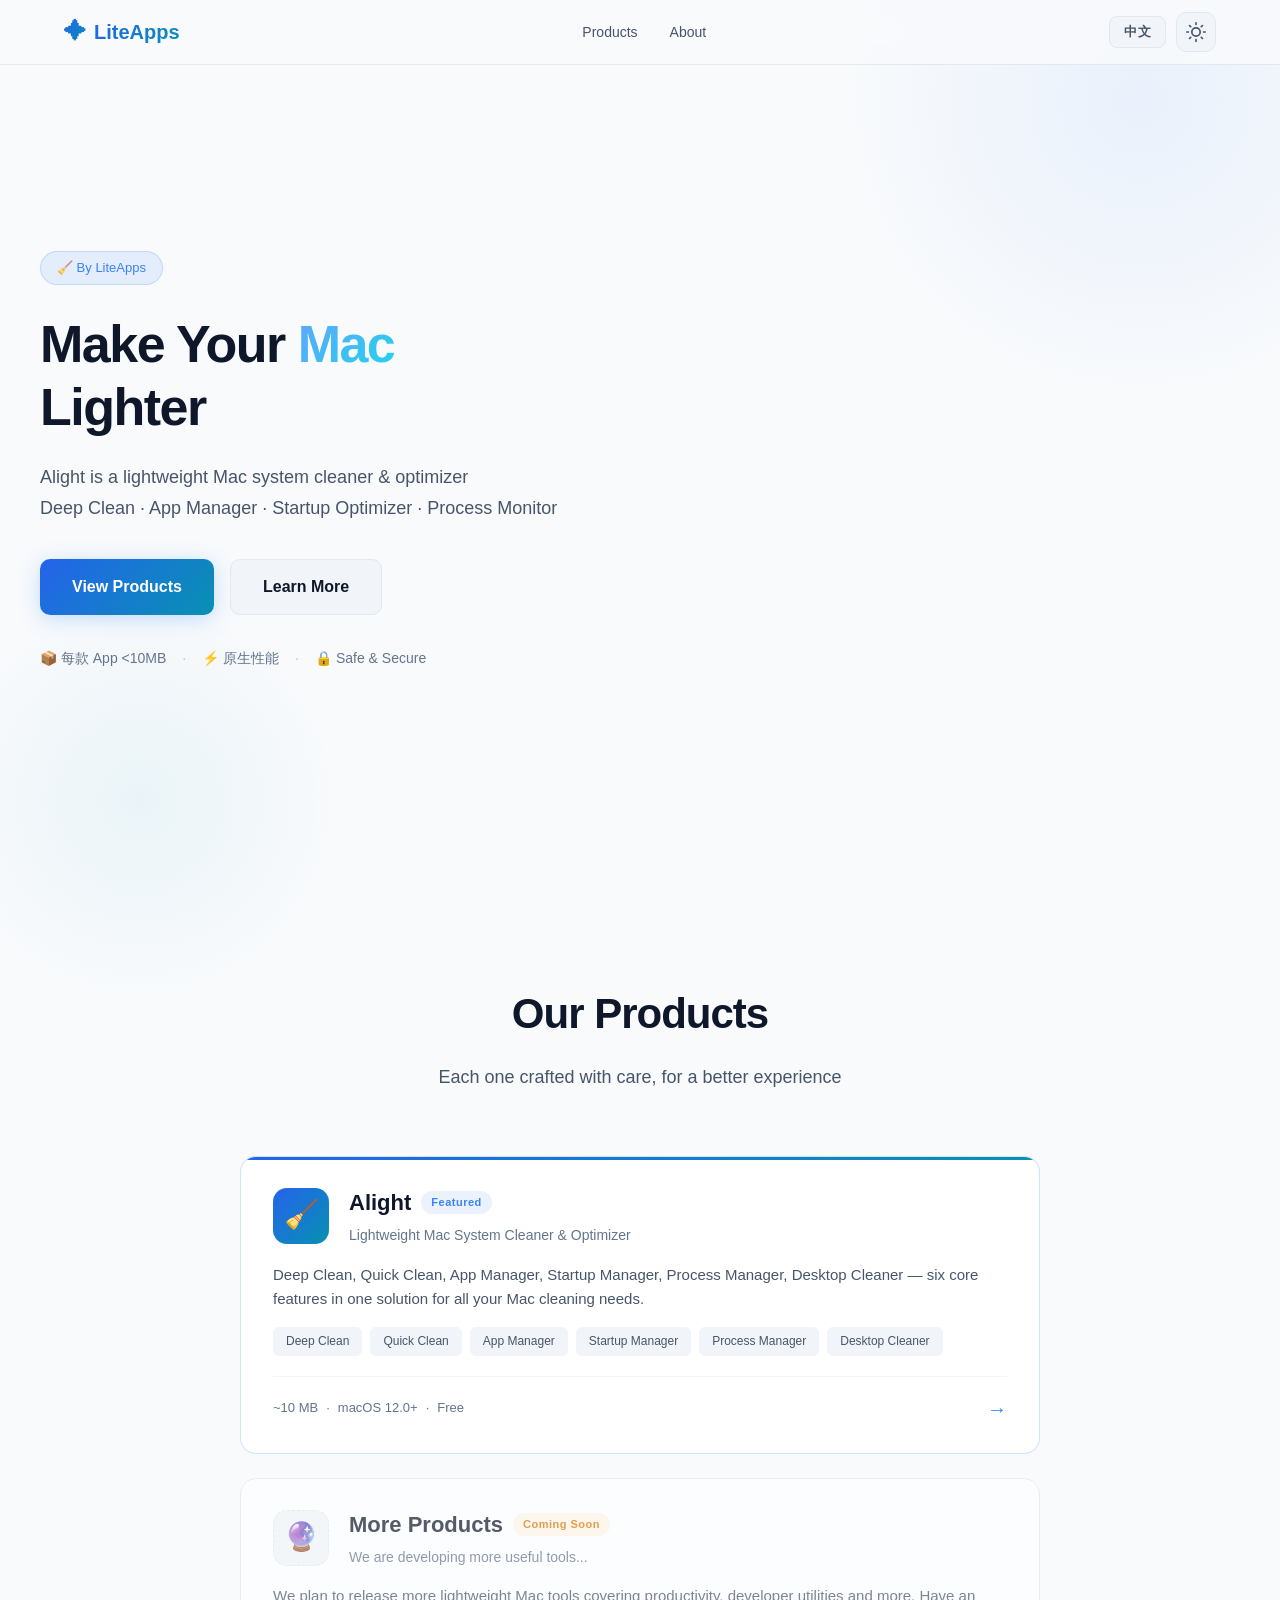
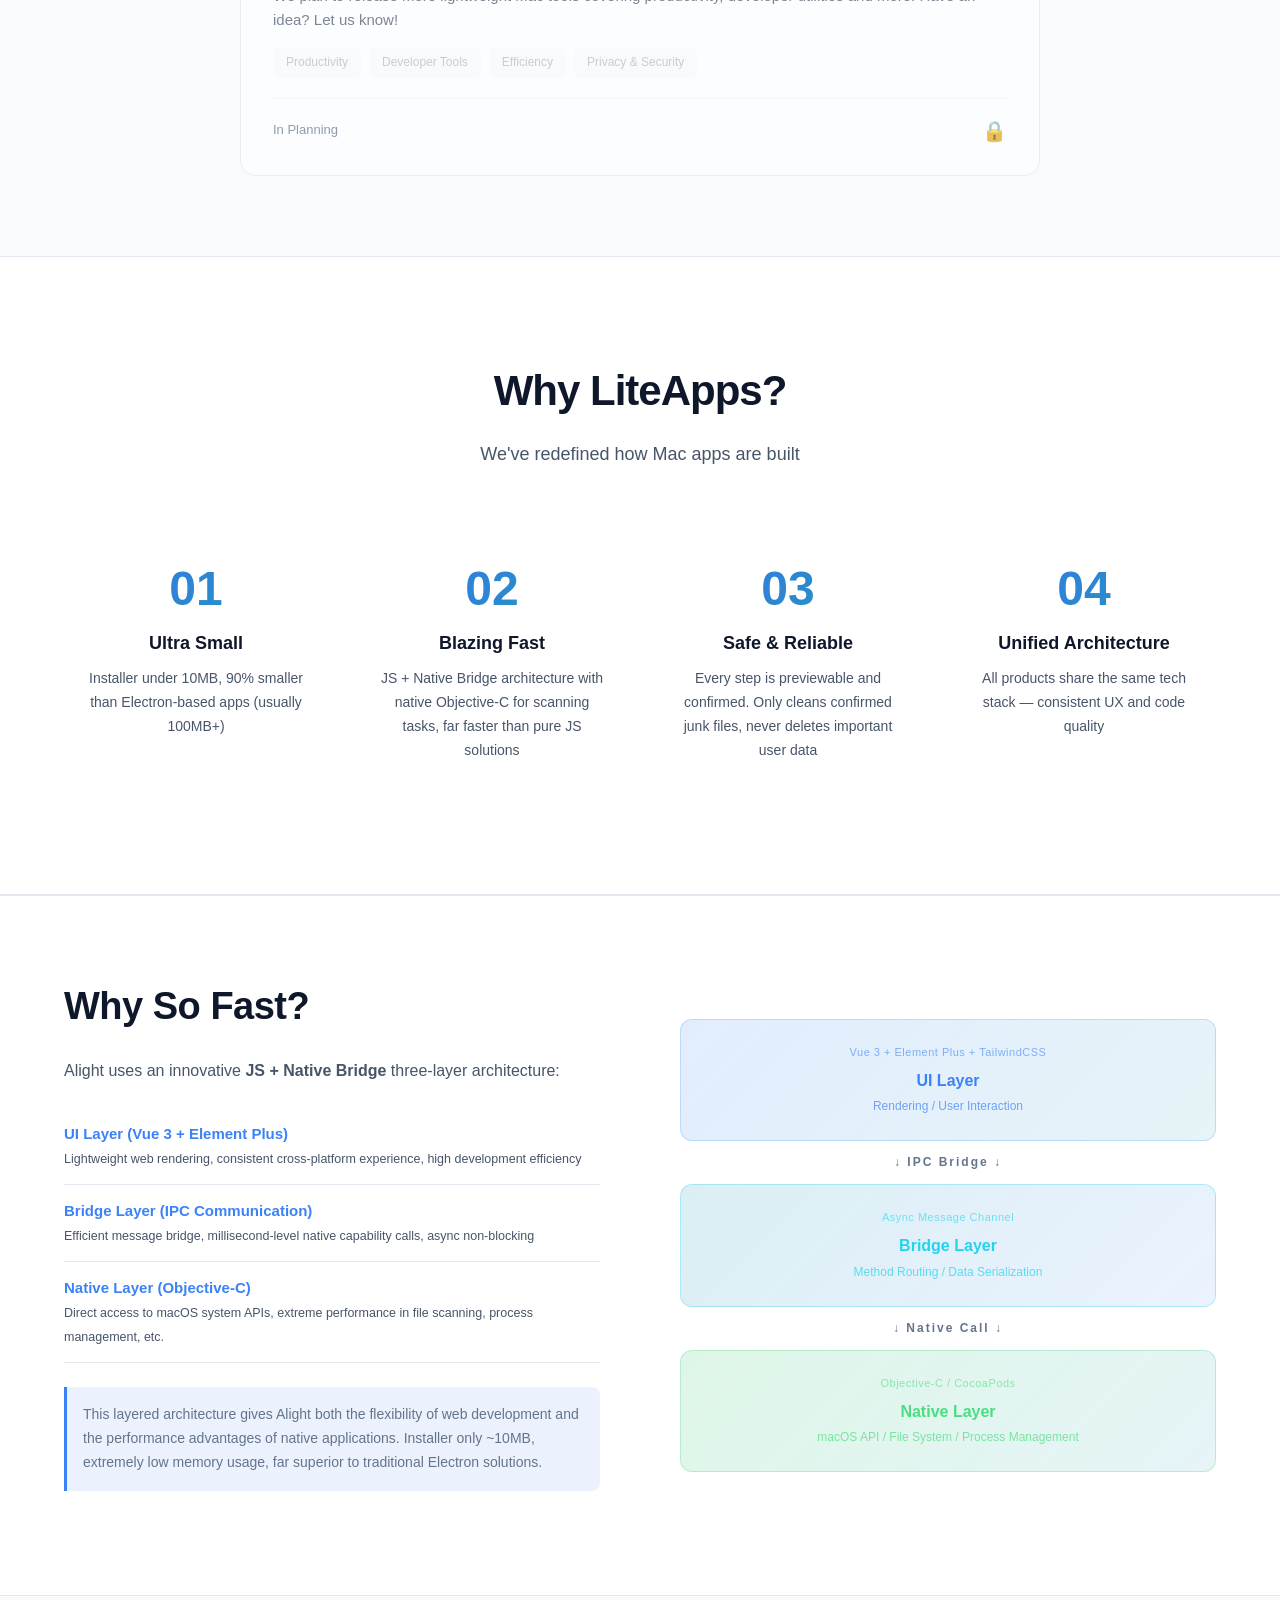
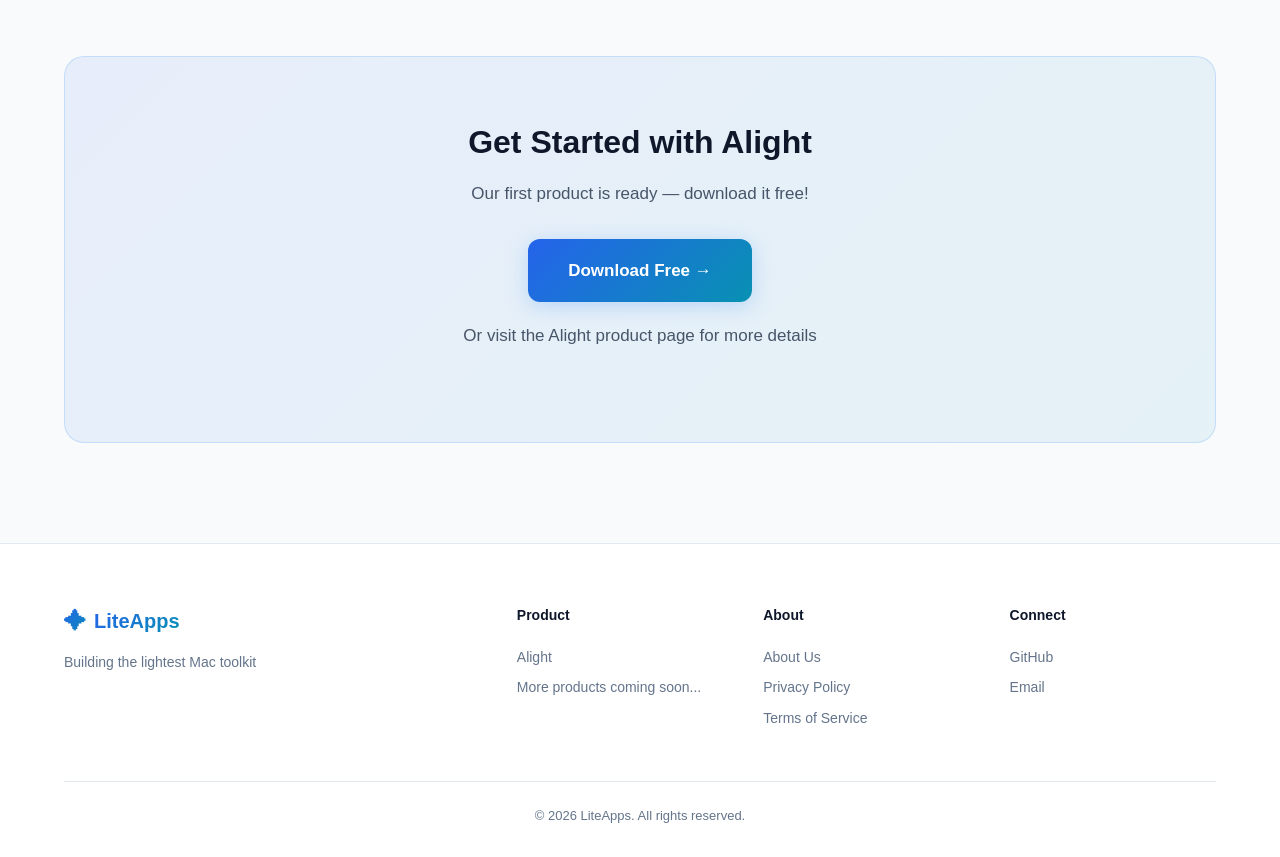
==== commit 13dc96b6: "🚀 Deploy dev @1c95af93010ddb251bb005408c2d5a1ff19d6b27" ====
--- a/index.html
+++ b/index.html
@@ -21,7 +21,27 @@
         <a href="#products" data-i18n="nav_products">产品</a>
         <a href="#about" data-i18n="nav_about">关于</a>
       </div>
-      <button id="langSwitch" class="lang-switch" title="Switch to English">EN</button>
+      <div class="nav-actions">
+        <button id="langSwitch" class="lang-switch" title="Switch to English">EN</button>
+        <button id="themeSwitch" class="theme-switch" title="切换主题">
+          <!-- 月亮图标 (暗色模式显示) -->
+          <svg class="icon-moon" viewBox="0 0 24 24" fill="none" stroke="currentColor" stroke-width="2" stroke-linecap="round" stroke-linejoin="round">
+            <path d="M21 12.79A9 9 0 1 1 11.21 3 7 7 0 0 0 21 12.79z"></path>
+          </svg>
+          <!-- 太阳图标 (亮色模式显示) -->
+          <svg class="icon-sun" viewBox="0 0 24 24" fill="none" stroke="currentColor" stroke-width="2" stroke-linecap="round" stroke-linejoin="round">
+            <circle cx="12" cy="12" r="5"></circle>
+            <line x1="12" y1="1" x2="12" y2="3"></line>
+            <line x1="12" y1="21" x2="12" y2="23"></line>
+            <line x1="4.22" y1="4.22" x2="5.64" y2="5.64"></line>
+            <line x1="18.36" y1="18.36" x2="19.78" y2="19.78"></line>
+            <line x1="1" y1="12" x2="3" y2="12"></line>
+            <line x1="21" y1="12" x2="23" y2="12"></line>
+            <line x1="4.22" y1="19.78" x2="5.64" y2="18.36"></line>
+            <line x1="18.36" y1="5.64" x2="19.78" y2="4.22"></line>
+          </svg>
+        </button>
+      </div>
     </div>
   </nav>
 
@@ -251,3 +271,5 @@
   <script src="script.js"></script>
 </body>
 </html>
+
+
--- a/style.css
+++ b/style.css
@@ -1,11 +1,10 @@
 /* ============================================
-   Alight - 官网样式（暗黑主题）
-   匹配真实 App 暗色 UI，基于 App 的 theme.css 暗色变量
+   LiteApps - 官网样式（支持亮/暗双主题）
    ============================================ */
 
-/* CSS Variables - 匹配真实 App 暗色主题 */
+/* CSS Variables - 默认暗色主题 */
 :root {
-  /* 品牌主色 - 与真实 App 暗色主题一致 */
+  /* 品牌主色 */
   --primary: #60a5fa;
   --primary-light: #93bbfd;
   --primary-dark: #3b82f6;
@@ -37,7 +36,7 @@
   --border-color: #2d3748;
   --border-light: #1e293b;
 
-  /* 统计卡片颜色 - 与真实 App 暗色 theme.css 完全一致 */
+  /* 统计卡片颜色 */
   --stat-cache-bg: rgba(234, 88, 12, 0.15);
   --stat-cache-color: #fb923c;
   --stat-health-bg: rgba(59, 130, 246, 0.15);
@@ -47,7 +46,7 @@
   --stat-space-bg: rgba(34, 197, 94, 0.15);
   --stat-space-color: #4ade80;
 
-  /* 阴影 - 暗色下更重 */
+  /* 阴影 */
   --shadow-sm: 0 1px 3px rgba(0, 0, 0, 0.3);
   --shadow-md: 0 4px 16px rgba(0, 0, 0, 0.4);
   --shadow-lg: 0 8px 32px rgba(0, 0, 0, 0.5);
@@ -57,6 +56,59 @@
   --radius-lg: 16px;
   --radius-xl: 24px;
   --font-sans: -apple-system, BlinkMacSystemFont, 'SF Pro Display', 'Segoe UI', Roboto, 'Helvetica Neue', Arial, sans-serif;
+
+  /* 过渡动画 */
+  --theme-transition: background-color 0.3s ease, color 0.3s ease, border-color 0.3s ease, box-shadow 0.3s ease;
+}
+
+/* 亮色主题变量 */
+:root[data-theme="light"] {
+  /* 品牌主色 - 亮色模式下稍微调深以保持可读性 */
+  --primary: #3b82f6;
+  --primary-light: #60a5fa;
+  --primary-dark: #2563eb;
+  --primary-bg: rgba(59, 130, 246, 0.1);
+  --primary-gradient: linear-gradient(135deg, #2563eb 0%, #0891b2 100%);
+
+  /* 功能色 - 亮色模式 */
+  --success: #16a34a;
+  --success-bg: rgba(34, 197, 94, 0.1);
+  --warning: #d97706;
+  --warning-bg: rgba(245, 158, 11, 0.1);
+  --danger: #dc2626;
+  --danger-bg: rgba(239, 68, 68, 0.1);
+
+  /* 背景色 - 亮色主题 */
+  --bg-primary: #f8fafc;
+  --bg-secondary: #ffffff;
+  --bg-card: #ffffff;
+  --bg-surface: #f1f5f9;
+  --bg-surface-hover: #e2e8f0;
+
+  /* 文字色 - 亮色主题 */
+  --text-primary: #0f172a;
+  --text-secondary: #475569;
+  --text-tertiary: #64748b;
+  --text-hint: #94a3b8;
+
+  /* 边框色 - 亮色主题 */
+  --border-color: #e2e8f0;
+  --border-light: #f1f5f9;
+
+  /* 统计卡片颜色 - 亮色模式 */
+  --stat-cache-bg: rgba(234, 88, 12, 0.1);
+  --stat-cache-color: #ea580c;
+  --stat-health-bg: rgba(59, 130, 246, 0.1);
+  --stat-health-color: #2563eb;
+  --stat-count-bg: rgba(147, 51, 234, 0.1);
+  --stat-count-color: #9333ea;
+  --stat-space-bg: rgba(34, 197, 94, 0.1);
+  --stat-space-color: #16a34a;
+
+  /* 阴影 - 亮色模式 */
+  --shadow-sm: 0 1px 3px rgba(0, 0, 0, 0.08);
+  --shadow-md: 0 4px 16px rgba(0, 0, 0, 0.1);
+  --shadow-lg: 0 8px 32px rgba(0, 0, 0, 0.12);
 }
 
 /* Reset */
@@ -78,6 +130,7 @@
   color: var(--text-primary);
   line-height: 1.6;
   overflow-x: hidden;
+  transition: var(--theme-transition);
 }
 
 a {
@@ -201,6 +254,70 @@
   color: var(--primary);
   border-color: var(--primary);
   transform: translateY(-1px);
+}
+
+/* 主题切换按钮 */
+.theme-switch {
+  width: 40px;
+  height: 40px;
+  padding: 0;
+  background: var(--bg-surface);
+  color: var(--text-secondary);
+  border: 1px solid var(--border-color);
+  border-radius: 10px;
+  font-size: 18px;
+  cursor: pointer;
+  transition: all 0.3s ease;
+  display: flex;
+  align-items: center;
+  justify-content: center;
+  position: relative;
+  overflow: hidden;
+}
+
+.theme-switch:hover {
+  background: var(--bg-surface-hover);
+  color: var(--primary);
+  border-color: var(--primary);
+  transform: translateY(-1px);
+}
+
+.theme-switch svg {
+  width: 20px;
+  height: 20px;
+  transition: transform 0.3s ease, opacity 0.3s ease;
+}
+
+/* 太阳图标 (亮色模式显示) */
+.theme-switch .icon-sun {
+  position: absolute;
+  opacity: 0;
+  transform: rotate(180deg) scale(0.5);
+}
+
+/* 月亮图标 (暗色模式显示) */
+.theme-switch .icon-moon {
+  position: absolute;
+  opacity: 1;
+  transform: rotate(0) scale(1);
+}
+
+/* 亮色模式下的图标状态 */
+[data-theme="light"] .theme-switch .icon-sun {
+  opacity: 1;
+  transform: rotate(0) scale(1);
+}
+
+[data-theme="light"] .theme-switch .icon-moon {
+  opacity: 0;
+  transform: rotate(-180deg) scale(0.5);
+}
+
+/* 导航栏右侧按钮组 */
+.nav-actions {
+  display: flex;
+  align-items: center;
+  gap: 10px;
 }
 
 /* ============================================
@@ -1862,4 +1979,59 @@
   .product-name-row {
     flex-wrap: wrap;
   }
-}
+  
+  .nav-actions {
+    gap: 6px;
+  }
+  
+  .theme-switch {
+    width: 36px;
+    height: 36px;
+  }
+}
+
+/* ============================================
+   亮色模式特殊样式
+   ============================================ */
+[data-theme="light"] .navbar {
+  background: rgba(248, 250, 252, 0.85);
+  border-bottom-color: var(--border-color);
+}
+
+[data-theme="light"] .navbar.scrolled {
+  background: rgba(248, 250, 252, 0.95);
+}
+
+[data-theme="light"] .hero::before {
+  background: radial-gradient(circle, rgba(59, 130, 246, 0.08) 0%, transparent 70%);
+}
+
+[data-theme="light"] .hero::after {
+  background: radial-gradient(circle, rgba(8, 145, 178, 0.06) 0%, transparent 70%);
+}
+
+[data-theme="light"] .mac-window {
+  box-shadow:
+    0 25px 80px rgba(0, 0, 0, 0.15),
+    0 0 40px rgba(59, 130, 246, 0.08);
+}
+
+[data-theme="light"] .mac-window-header {
+  background: #f1f5f9;
+}
+
+[data-theme="light"] .mock-mac-bar {
+  background: #f1f5f9;
+}
+
+[data-theme="light"] .product-card:hover {
+  box-shadow: 0 12px 40px rgba(0, 0, 0, 0.1);
+}
+
+[data-theme="light"] .cta-card {
+  background: linear-gradient(135deg, rgba(37, 99, 235, 0.08) 0%, rgba(8, 145, 178, 0.08) 100%);
+}
+
+[data-theme="light"] .download-card::before {
+  background: radial-gradient(circle, rgba(59, 130, 246, 0.06) 0%, transparent 70%);
+}
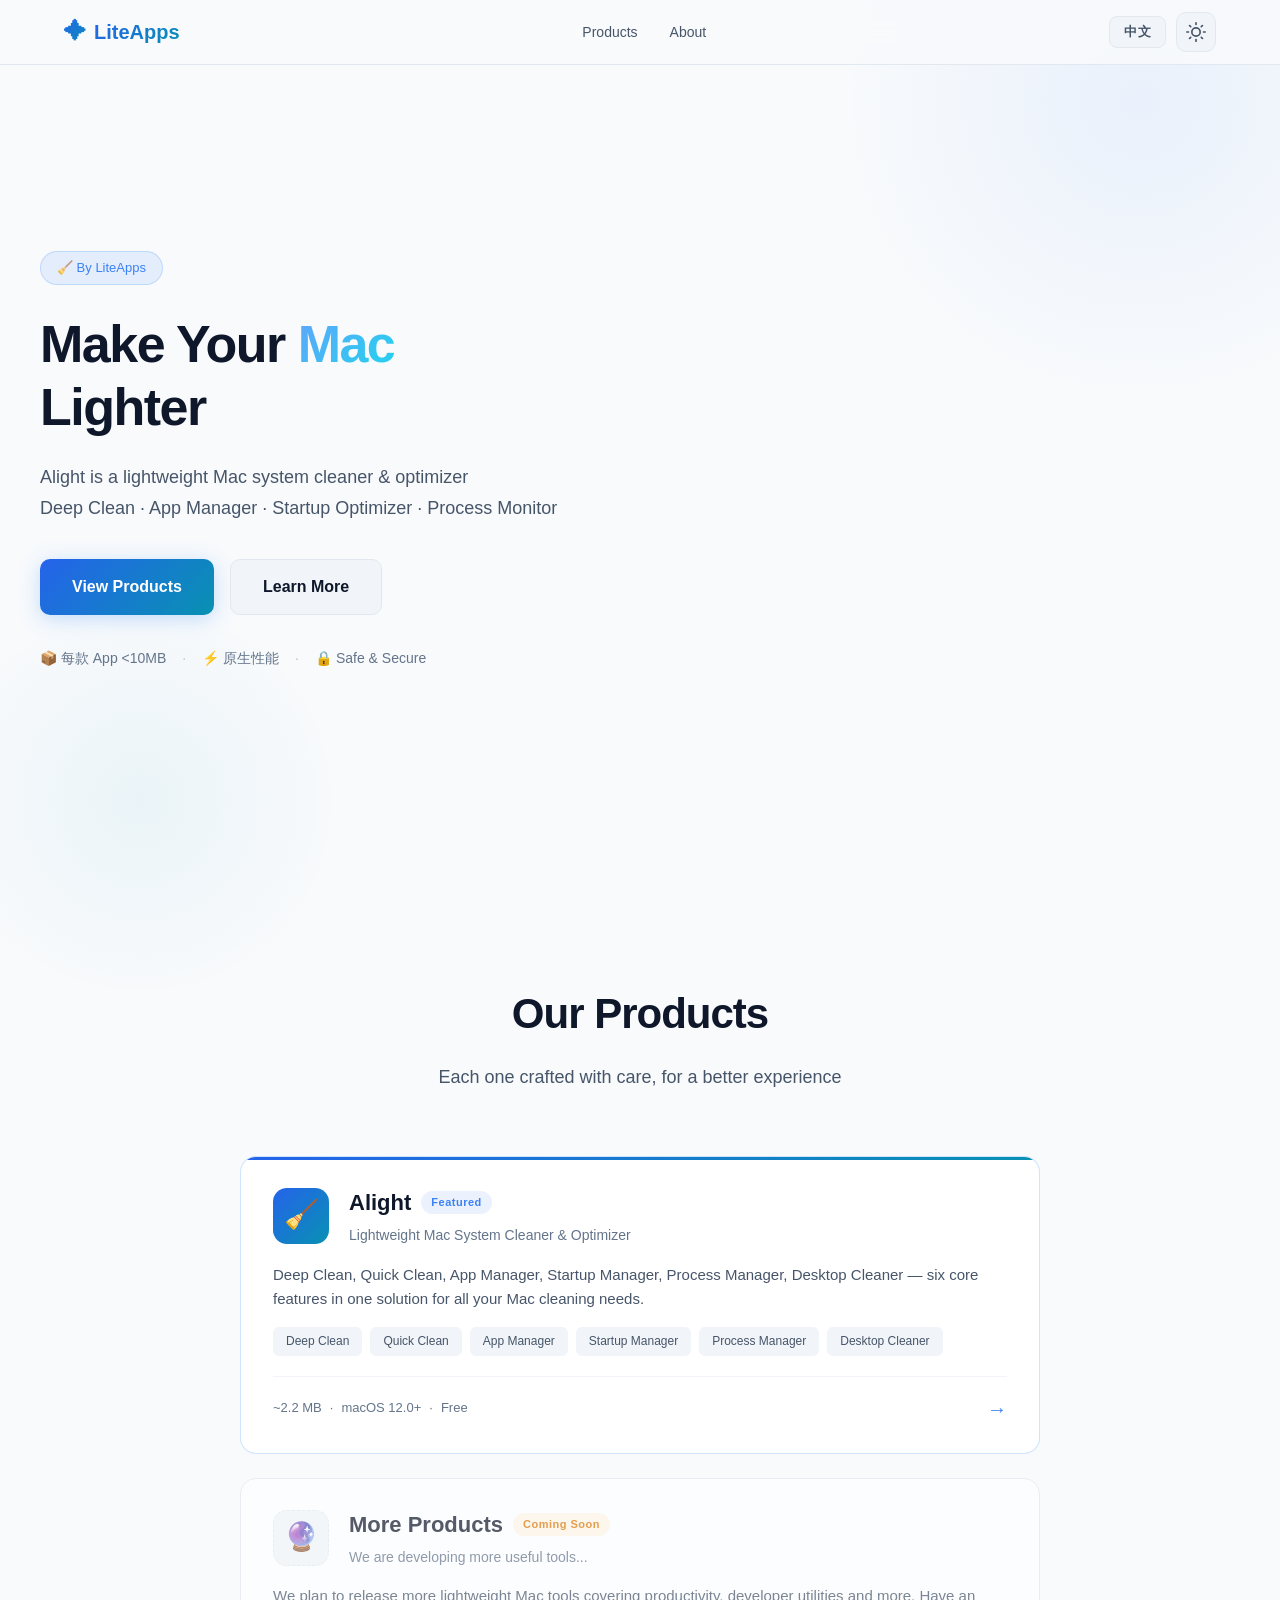
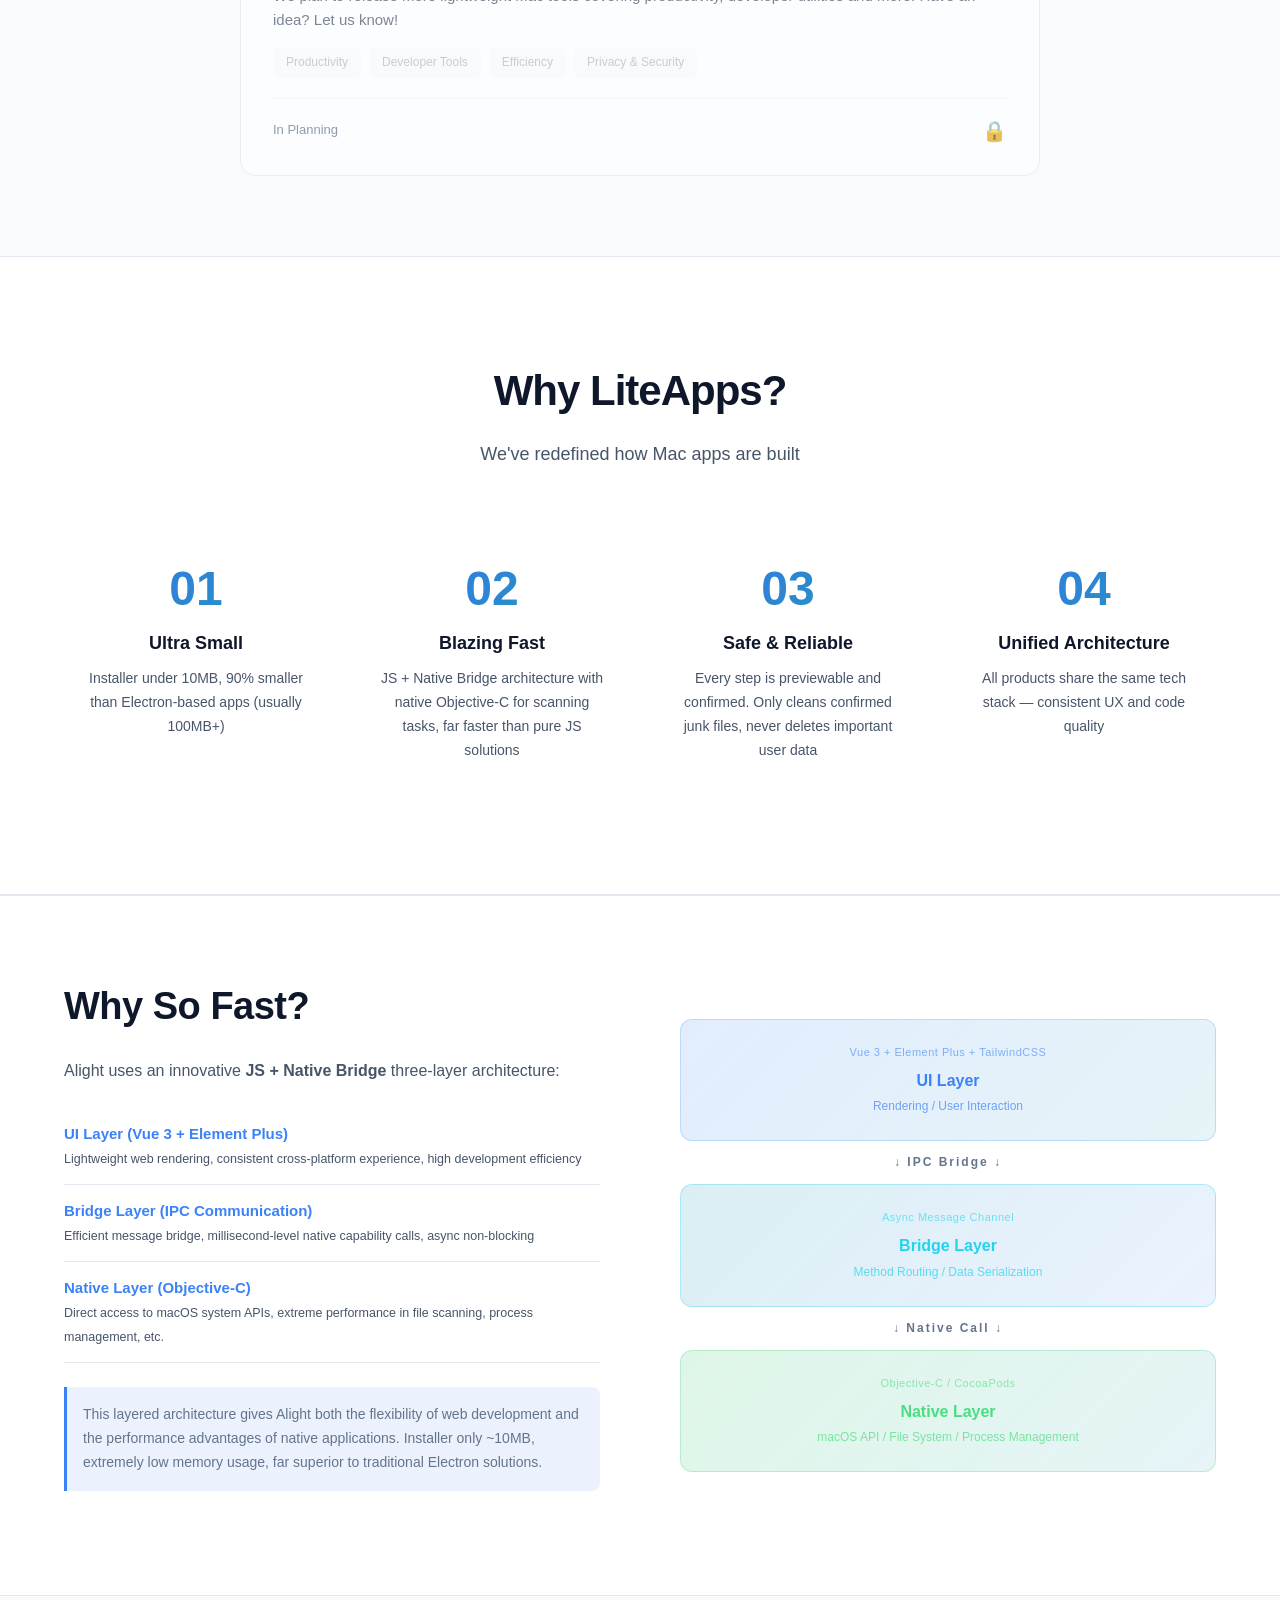
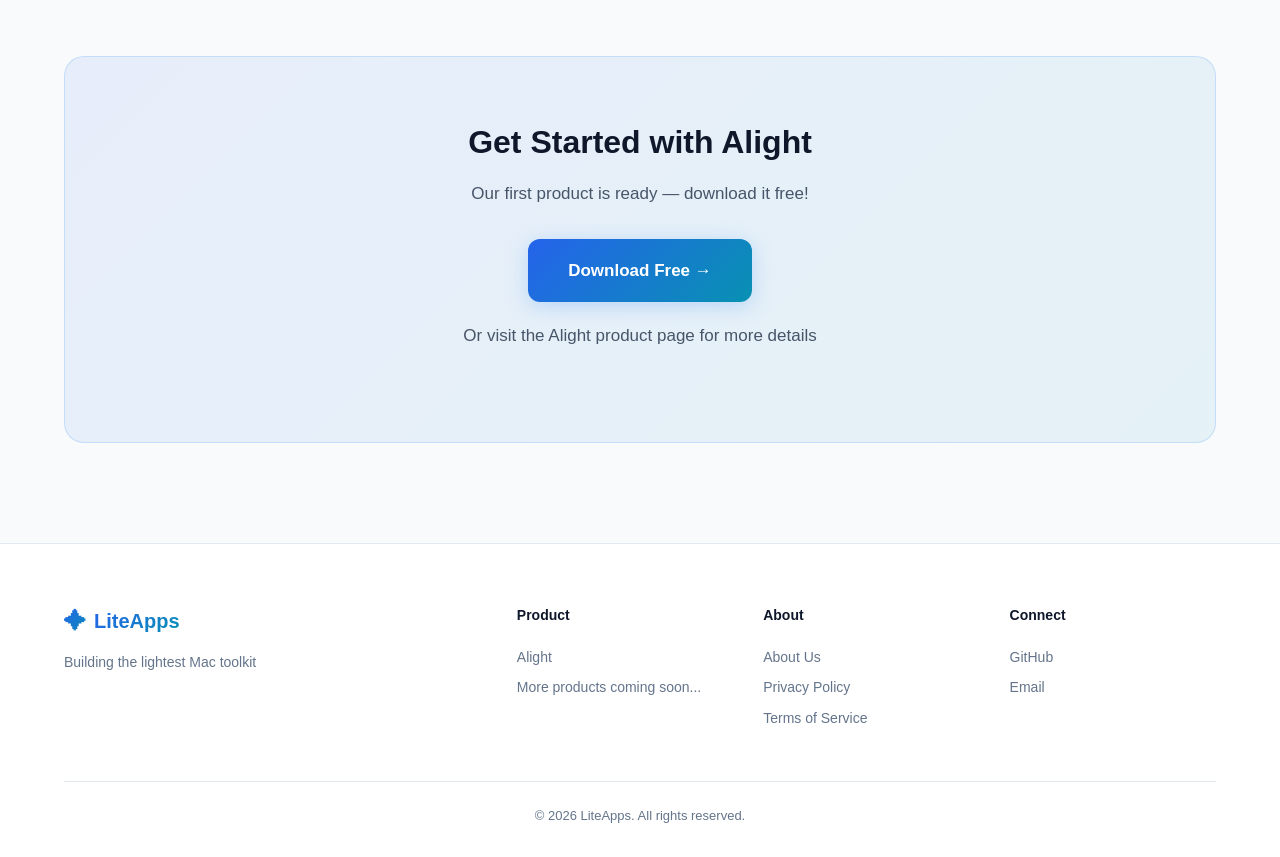
==== commit 935c536b: "🚀 Deploy @0cfd198fdb59f1a29af0f7c42cf2d57018aa5153 | Alight-dev-0.1.0+..dmg (~10 MB)" ====
--- a/index.html
+++ b/index.html
@@ -105,7 +105,7 @@
           </div>
           <div class="product-footer">
             <div class="product-meta">
-              <span>~10 MB</span>
+              <span id="alightSize">~2.2 MB</span>
               <span>·</span>
               <span>macOS 12.0+</span>
               <span>·</span>
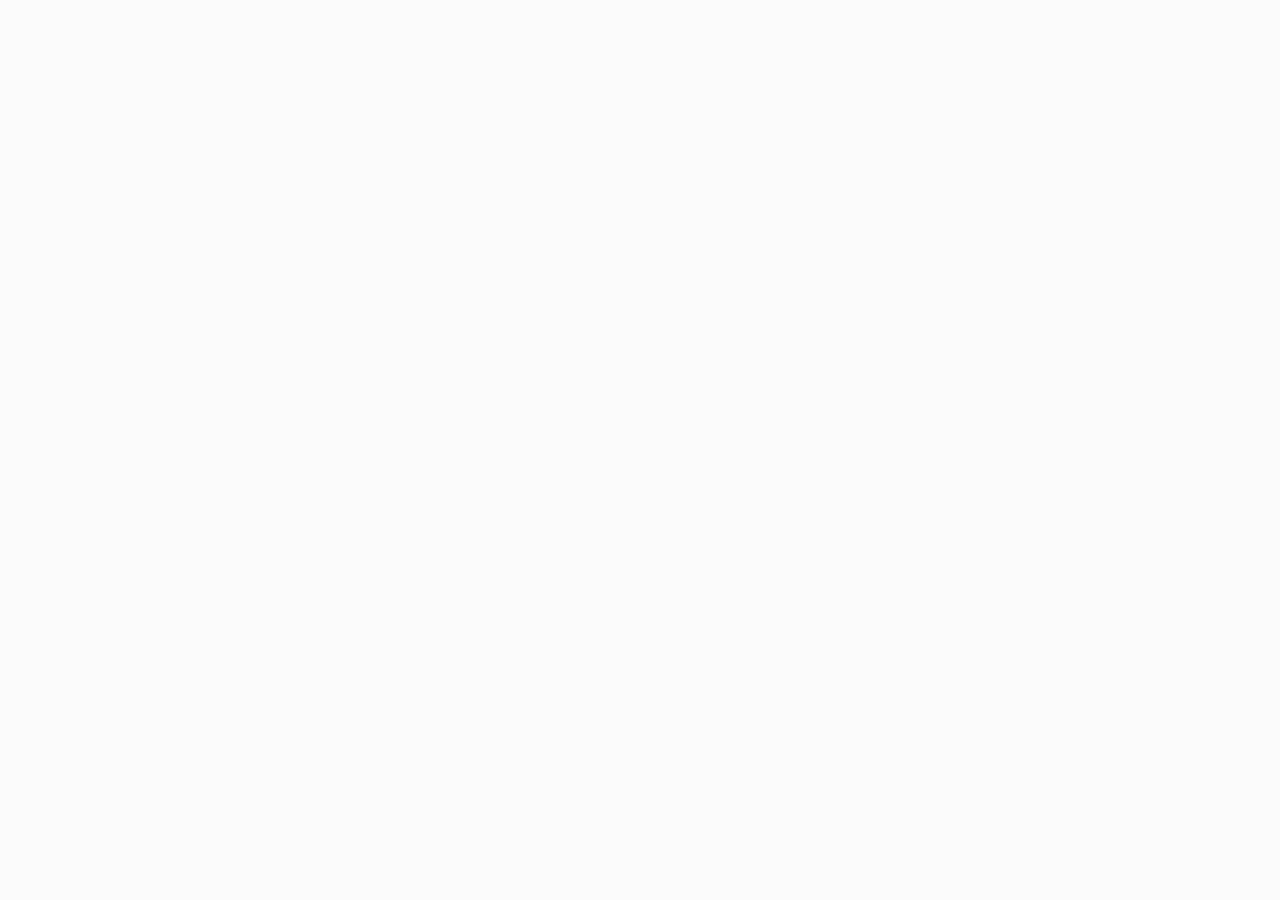
==== commit 2dedd128: "🚀 Deploy dev from liteapps-website (manual)" ====
--- a/index.html
+++ b/index.html
@@ -4,272 +4,14 @@
   <meta charset="UTF-8">
   <meta name="viewport" content="width=device-width, initial-scale=1.0">
   <title>LiteApps - 打造最轻量的 Mac 工具集</title>
-  <meta name="description" content="LiteApps 致力于打造最轻量的 Mac 工具集。基于 JS + Native Bridge 创新架构，每款 App 仅 ~10MB，远超 Electron 方案。">
+  <meta name="description" content="LiteApps 致力于打造最轻量的 Mac 工具集。基于 JS + Native Bridge 创新架构，每款 App 仅 ~10MB。">
   <meta name="keywords" content="LiteApps,Mac工具,轻量级应用,Alight,Mac清理,macOS应用">
-  <link rel="icon" type="image/svg+xml" href="favicon.svg">
-  <link rel="stylesheet" href="style.css">
+  <link rel="icon" type="image/svg+xml" href="/favicon.svg">
+  <script type="module" crossorigin src="/assets/main-DTr_mchy.js"></script>
+  <link rel="modulepreload" crossorigin href="/assets/runtime-core.esm-bundler-BQEBuCCi.js">
+  <link rel="stylesheet" crossorigin href="/assets/main-D3yWBM_2.css">
 </head>
 <body>
-  <!-- 导航栏 -->
-  <nav class="navbar">
-    <div class="nav-container">
-      <a href="/" class="nav-logo">
-        <span class="logo-icon">✦</span>
-        <span class="logo-text">LiteApps</span>
-      </a>
-      <div class="nav-links">
-        <a href="#products" data-i18n="nav_products">产品</a>
-        <a href="#about" data-i18n="nav_about">关于</a>
-      </div>
-      <div class="nav-actions">
-        <button id="langSwitch" class="lang-switch" title="Switch to English">EN</button>
-        <button id="themeSwitch" class="theme-switch" title="切换主题">
-          <!-- 月亮图标 (暗色模式显示) -->
-          <svg class="icon-moon" viewBox="0 0 24 24" fill="none" stroke="currentColor" stroke-width="2" stroke-linecap="round" stroke-linejoin="round">
-            <path d="M21 12.79A9 9 0 1 1 11.21 3 7 7 0 0 0 21 12.79z"></path>
-          </svg>
-          <!-- 太阳图标 (亮色模式显示) -->
-          <svg class="icon-sun" viewBox="0 0 24 24" fill="none" stroke="currentColor" stroke-width="2" stroke-linecap="round" stroke-linejoin="round">
-            <circle cx="12" cy="12" r="5"></circle>
-            <line x1="12" y1="1" x2="12" y2="3"></line>
-            <line x1="12" y1="21" x2="12" y2="23"></line>
-            <line x1="4.22" y1="4.22" x2="5.64" y2="5.64"></line>
-            <line x1="18.36" y1="18.36" x2="19.78" y2="19.78"></line>
-            <line x1="1" y1="12" x2="3" y2="12"></line>
-            <line x1="21" y1="12" x2="23" y2="12"></line>
-            <line x1="4.22" y1="19.78" x2="5.64" y2="18.36"></line>
-            <line x1="18.36" y1="5.64" x2="19.78" y2="4.22"></line>
-          </svg>
-        </button>
-      </div>
-    </div>
-  </nav>
-
-  <!-- Hero 区域 -->
-  <section class="hero hero-brand">
-    <div class="hero-container">
-      <div class="hero-badge" data-i18n="hero_badge">🚀 轻量 · 快速 · 安全</div>
-      <h1 class="hero-title">
-        <span data-i18n="hero_title_1">打造最轻量的</span><br>
-        <span class="gradient-text" data-i18n="hero_title_2">Mac 工具集</span>
-      </h1>
-      <p class="hero-subtitle" data-i18n="hero_subtitle">
-        LiteApps 专注于为 macOS 开发极致轻量的工具类应用<br>
-        基于 JS + Native Bridge 架构，每款 App 仅 ~10MB
-      </p>
-      <div class="hero-actions">
-        <a href="#products" class="btn btn-primary btn-lg" data-i18n="btn_view_products">查看产品</a>
-        <a href="#about" class="btn btn-secondary btn-lg" data-i18n="btn_learn_more">了解更多</a>
-      </div>
-      <div class="hero-meta">
-        <span class="meta-item" data-i18n="meta_apps">📦 每款 App &lt;10MB</span>
-        <span class="meta-divider">·</span>
-        <span class="meta-item" data-i18n="meta_native">⚡ 原生性能</span>
-        <span class="meta-divider">·</span>
-        <span class="meta-item" data-i18n="meta_safe">🔒 安全可靠</span>
-      </div>
-    </div>
-  </section>
-
-  <!-- 产品矩阵 -->
-  <section id="products" class="products-section">
-    <div class="container">
-      <div class="section-header">
-        <h2 class="section-title" data-i18n="products_title">我们的产品</h2>
-        <p class="section-subtitle" data-i18n="products_subtitle">每一款都精心打造，只为更好的体验</p>
-      </div>
-
-      <div class="product-grid">
-        <!-- Alight 产品卡片 -->
-        <a href="alight/" class="product-card featured">
-          <div class="product-card-header">
-            <div class="product-icon product-icon-alight">🧹</div>
-            <div class="product-info">
-              <div class="product-name-row">
-                <h3 class="product-name">Alight</h3>
-                <span class="product-badge" data-i18n="badge_featured">主打产品</span>
-              </div>
-              <p class="product-tagline" data-i18n="alight_tagline">轻量级 Mac 系统清理与优化工具</p>
-            </div>
-          </div>
-          <p class="product-desc" data-i18n="alight_desc">
-            深度清理、快速清理、应用管理、启动项管理、进程管理、桌面清理 — 六大核心功能，一站式解决你的 Mac 清理需求。
-          </p>
-          <div class="product-features-list">
-            <span class="feature-tag" data-i18n="feat_deep_clean_name">深度清理</span>
-            <span class="feature-tag" data-i18n="feat_quick_clean_name">快速清理</span>
-            <span class="feature-tag" data-i18n="feat_app_manage_name">应用管理</span>
-            <span class="feature-tag" data-i18n="feat_startup_name">启动项管理</span>
-            <span class="feature-tag" data-i18n="feat_process_name">进程管理</span>
-            <span class="feature-tag" data-i18n="feat_desktop_name">桌面清理</span>
-          </div>
-          <div class="product-footer">
-            <div class="product-meta">
-              <span id="alightSize">~2.2 MB</span>
-              <span>·</span>
-              <span>macOS 12.0+</span>
-              <span>·</span>
-              <span data-i18n="label_free">免费</span>
-            </div>
-            <span class="product-arrow">→</span>
-          </div>
-        </a>
-
-        <!-- 即将推出的产品卡片 -->
-        <div class="product-card coming-soon">
-          <div class="product-card-header">
-            <div class="product-icon product-icon-placeholder">🔮</div>
-            <div class="product-info">
-              <div class="product-name-row">
-                <h3 class="product-name" data-i18n="coming_soon_title">更多产品</h3>
-                <span class="product-badge badge-soon" data-i18n="badge_coming_soon">敬请期待</span>
-              </div>
-              <p class="product-tagline" data-i18n="coming_soon_tagline">我们正在开发更多实用工具...</p>
-            </div>
-          </div>
-          <p class="product-desc" data-i18n="coming_soon_desc">
-            我们计划推出更多轻量级 Mac 工具，涵盖效率提升、开发者工具等方向。如果你有好的想法，欢迎告诉我们！
-          </p>
-          <div class="product-features-list">
-            <span class="feature-tag disabled" data-i18n="idea_efficiency">效率工具</span>
-            <span class="feature-tag disabled" data-i18n="idea_devtools">开发者工具</span>
-            <span class="feature-tag disabled" data-i18n="idea_productivity">生产力</span>
-            <span class="feature-tag disabled" data-i18n="idea_security">安全隐私</span>
-          </div>
-          <div class="product-footer">
-            <div class="product-meta">
-              <span data-i18n="label_stay_tuned">持续规划中</span>
-            </div>
-            <span class="product-arrow muted">🔒</span>
-          </div>
-        </div>
-      </div>
-    </div>
-  </section>
-
-  <!-- 技术优势 -->
-  <section class="highlights">
-    <div class="container">
-      <div class="section-header">
-        <h2 class="section-title" data-i18n="tech_advantage_title">为什么选择 LiteApps？</h2>
-        <p class="section-subtitle" data-i18n="tech_advantage_subtitle">我们重新定义了 Mac 应用的开发方式</p>
-      </div>
-      <div class="highlights-grid">
-        <div class="highlight-item">
-          <div class="highlight-number">01</div>
-          <h3 data-i18n="highlight_1_title">超小体积</h3>
-          <p data-i18n="highlight_1_desc">每款 App 安装包小于 10MB，对比 Electron 类产品（通常 100MB+）小 90%</p>
-        </div>
-        <div class="highlight-item">
-          <div class="highlight-number">02</div>
-          <h3 data-i18n="highlight_2_title">极速体验</h3>
-          <p data-i18n="highlight_2_desc">JS + Native Bridge 架构，原生 Objective-C 执行任务，速度远超纯 JS 方案</p>
-        </div>
-        <div class="highlight-item">
-          <div class="highlight-number">03</div>
-          <h3 data-i18n="highlight_3_title">安全可靠</h3>
-          <p data-i18n="highlight_3_desc">Apple 开发者签名 + 公证（Notarized），每一步操作可预览确认</p>
-        </div>
-        <div class="highlight-item">
-          <div class="highlight-number">04</div>
-          <h3 data-i18n="highlight_4_title">统一架构</h3>
-          <p data-i18n="highlight_4_desc">所有产品共享同一套技术栈，一致的用户体验和代码质量</p>
-        </div>
-      </div>
-    </div>
-  </section>
-
-  <!-- 技术架构简介 -->
-  <section id="about" class="architecture architecture-brand">
-    <div class="container">
-      <div class="arch-content">
-        <div class="arch-text">
-          <h2 data-i18n="arch_title">创新架构</h2>
-          <p data-i18n="arch_intro">LiteApps 所有产品都基于创新的 <strong>JS + Native Bridge</strong> 三层架构：</p>
-          <ul class="arch-list">
-            <li>
-              <strong data-i18n="arch_ui_name">UI 层 (Vue 3 + Element Plus)</strong><br>
-              <small data-i18n="arch_ui_desc">轻量 Web 渲染，跨平台一致体验，开发效率高</small>
-            </li>
-            <li>
-              <strong data-i18n="arch_bridge_name">Bridge 层 (IPC 通信)</strong><br>
-              <small data-i18n="arch_bridge_desc">高效消息桥梁，毫秒级调用 Native 能力，异步非阻塞</small>
-            </li>
-            <li>
-              <strong data-i18n="arch_native_name">Native 层 (Objective-C)</strong><br>
-              <small data-i18n="arch_native_desc">直接调用 macOS 系统 API，文件扫描、进程管理等极致性能</small>
-            </li>
-          </ul>
-          <p class="arch-note" data-i18n="arch_note">这种分层架构让每款 App 既拥有 Web 开发的灵活性，又具备原生应用的性能优势。安装包仅 ~10MB，内存占用极低。</p>
-        </div>
-        <div class="arch-diagram">
-          <div class="arch-layer layer-ui">
-            <span class="layer-tech" data-i18n="layer_ui_tech">Vue 3 + Element Plus + TailwindCSS</span>
-            <span data-i18n="layer_ui_label">UI Layer</span><br><small data-i18n="layer_ui_small">界面渲染 / 用户交互</small>
-          </div>
-          <div class="arch-arrow" data-i18n="arch_arrow_bridge">↓ IPC Bridge ↓</div>
-          <div class="arch-layer layer-bridge">
-            <span class="layer-tech" data-i18n="layer_bridge_tech">Async Message Channel</span>
-            <span data-i18n="layer_bridge_label">Bridge Layer</span><br><small data-i18n="layer_bridge_small">方法路由 / 数据序列化</small>
-          </div>
-          <div class="arch-arrow" data-i18n="arch_arrow_native">↓ Native Call ↓</div>
-          <div class="arch-layer layer-native">
-            <span class="layer-tech" data-i18n="layer_native_tech">Objective-C / CocoaPods</span>
-            <span data-i18n="layer_native_label">Native Layer</span><br><small data-i18n="layer_native_small">macOS API / 文件系统 / 进程管理</small>
-          </div>
-        </div>
-      </div>
-    </div>
-  </section>
-
-  <!-- CTA 区域 -->
-  <section class="cta-section">
-    <div class="container">
-      <div class="cta-card">
-        <h2 data-i18n="cta_title">开始使用 Alight</h2>
-        <p data-i18n="cta_desc">我们的首款产品已经发布，免费下载体验！</p>
-        <a href="alight/#download" class="btn btn-primary btn-xl" data-i18n="cta_btn">立即免费下载 →</a>
-        <p class="cta-note" data-i18n="cta_note">或访问 <a href="alight/">Alight 产品页面</a> 了解更多详情</p>
-      </div>
-    </div>
-  </section>
-
-  <!-- 页脚 -->
-  <footer class="footer">
-    <div class="container">
-      <div class="footer-grid">
-        <div class="footer-brand">
-          <div class="footer-logo">
-            <span class="logo-icon">✦</span>
-            <span class="logo-text">LiteApps</span>
-          </div>
-          <p data-i18n="footer_brand_desc">打造最轻量的 Mac 工具集</p>
-        </div>
-        <div class="footer-links">
-          <h4 data-i18n="footer_product">产品</h4>
-          <a href="alight/" data-i18n="footer_alight">Alight</a>
-          <a href="#" data-i18n="footer_more">更多产品敬请期待...</a>
-        </div>
-        <div class="footer-links">
-          <h4 data-i18n="footer_about">关于</h4>
-          <a href="about.html" data-i18n="footer_about_us">关于我们</a>
-          <a href="privacy.html" data-i18n="footer_privacy">隐私政策</a>
-          <a href="terms.html" data-i18n="footer_terms">服务条款</a>
-        </div>
-        <div class="footer-links">
-          <h4 data-i18n="footer_connect">联系我们</h4>
-          <a href="https://github.com/jackie-jiang-ios" target="_blank" rel="noopener noreferrer">GitHub</a>
-          <a href="mailto:contact@liteapps.cn" data-i18n="footer_email">Email</a>
-        </div>
-      </div>
-      <div class="footer-bottom">
-        <p data-i18n="footer_copyright">&copy; 2026 LiteApps. All rights reserved.</p>
-      </div>
-    </div>
-  </footer>
-
-  <script src="script.js"></script>
+  <div id="app"></div>
 </body>
 </html>
-
-
--- a/assets/main-D3yWBM_2.css
+++ b/assets/main-D3yWBM_2.css
@@ -0,0 +1 @@
+:root{--brand-primary:#818cf8;--brand-secondary:#a78bfa;--brand-accent:#c084fc;--bg-primary:#0f0f23;--bg-secondary:#1a1a2e;--bg-tertiary:#16213e;--bg-card:#1a1a2ecc;--bg-glass:#ffffff0d;--text-primary:#f1f5f9;--text-secondary:#94a3b8;--text-tertiary:#64748b;--border-color:#ffffff1a;--border-hover:#818cf880;--gradient-brand:linear-gradient(135deg, #818cf8 0%, #a78bfa 50%, #c084fc 100%);--gradient-glow:radial-gradient(ellipse at center, #818cf826 0%, transparent 70%);--shadow-sm:0 2px 8px #0000004d;--shadow-md:0 4px 20px #0006;--shadow-lg:0 8px 40px #00000080;--shadow-glow:0 0 40px #818cf84d;--color-success:#10b981;--color-warning:#f59e0b;--color-danger:#ef4444;--color-info:#3b82f6;--radius-sm:8px;--radius-md:12px;--radius-lg:16px;--radius-xl:24px;--transition-fast:.15s ease;--transition-normal:.3s ease;--transition-slow:.5s ease}[data-theme=light]{--bg-primary:#f8fafc;--bg-secondary:#fff;--bg-tertiary:#f1f5f9;--bg-card:#ffffffe6;--bg-glass:#00000005;--text-primary:#1e293b;--text-secondary:#475569;--text-tertiary:#94a3b8;--border-color:#00000014;--border-hover:#818cf880;--shadow-sm:0 2px 8px #0000000f;--shadow-md:0 4px 20px #00000014;--shadow-lg:0 8px 40px #0000001a;--shadow-glow:0 0 40px #818cf826}*,:before,:after{box-sizing:border-box;margin:0;padding:0}html{scroll-behavior:smooth}body{color:var(--text-primary);background:var(--bg-primary);-webkit-font-smoothing:antialiased;-moz-osx-font-smoothing:grayscale;font-family:-apple-system,BlinkMacSystemFont,Segoe UI,Roboto,Helvetica Neue,Arial,sans-serif;font-size:16px;line-height:1.6}a{color:inherit;text-decoration:none}button{cursor:pointer;background:0 0;border:none;font-family:inherit}img,svg{max-width:100%;display:block}.container{width:100%;max-width:1200px;margin:0 auto;padding:0 24px}.navbar{z-index:100;transition:var(--transition-normal);background:0 0;padding:16px 0;position:fixed;top:0;left:0;right:0}.navbar.scrolled{background:var(--bg-glass);-webkit-backdrop-filter:blur(20px);backdrop-filter:blur(20px);border-bottom:1px solid var(--border-color)}.nav-container{justify-content:space-between;align-items:center;max-width:1200px;margin:0 auto;padding:0 24px;display:flex}.nav-logo{color:var(--text-primary);align-items:center;gap:8px;font-size:20px;font-weight:700;display:flex}.logo-icon{color:var(--brand-primary);font-size:24px}.nav-links{gap:32px;display:flex}.nav-links a{color:var(--text-secondary);transition:var(--transition-fast);font-size:15px;font-weight:500}.nav-links a:hover{color:var(--text-primary)}.nav-actions{align-items:center;gap:12px;display:flex}.lang-switch,.theme-switch{border-radius:var(--radius-sm);color:var(--text-secondary);background:var(--bg-glass);border:1px solid var(--border-color);transition:var(--transition-fast);padding:8px 12px;font-size:13px;font-weight:600}.lang-switch:hover,.theme-switch:hover{color:var(--text-primary);border-color:var(--border-hover)}.theme-switch svg{width:18px;height:18px}[data-theme=dark] .icon-moon{display:block}[data-theme=dark] .icon-sun,[data-theme=light] .icon-moon{display:none}[data-theme=light] .icon-sun{display:block}.btn{border-radius:var(--radius-md);transition:var(--transition-fast);justify-content:center;align-items:center;gap:8px;padding:12px 24px;font-size:15px;font-weight:600;display:inline-flex}.btn-primary{background:var(--gradient-brand);color:#fff;box-shadow:var(--shadow-md)}.btn-primary:hover{box-shadow:var(--shadow-glow);transform:translateY(-2px)}.btn-secondary{background:var(--bg-glass);color:var(--text-primary);border:1px solid var(--border-color)}.btn-secondary:hover{border-color:var(--border-hover);background:var(--bg-card)}.btn-lg{padding:16px 32px;font-size:16px}.btn-xl{padding:18px 40px;font-size:18px}.hero{background:var(--bg-primary);align-items:center;min-height:100vh;padding:120px 0 80px;display:flex;position:relative;overflow:hidden}.hero:before{content:"";background:var(--gradient-glow);pointer-events:none;width:100%;height:100%;position:absolute;top:0;left:50%;transform:translate(-50%)}.hero-container{z-index:1;text-align:center;max-width:800px;margin:0 auto;padding:0 24px;position:relative}.hero-badge{background:var(--bg-glass);border:1px solid var(--border-color);color:var(--text-secondary);border-radius:100px;margin-bottom:24px;padding:8px 16px;font-size:14px;display:inline-block}.hero-title{color:var(--text-primary);margin-bottom:24px;font-size:clamp(36px,6vw,64px);font-weight:800;line-height:1.1}.gradient-text{background:var(--gradient-brand);-webkit-text-fill-color:transparent;-webkit-background-clip:text;background-clip:text}.hero-subtitle{color:var(--text-secondary);margin-bottom:40px;font-size:18px;line-height:1.8}.hero-actions{flex-wrap:wrap;justify-content:center;gap:16px;display:flex}.hero-meta{color:var(--text-tertiary);justify-content:center;align-items:center;gap:16px;margin-top:32px;font-size:14px;display:flex}.section{padding:100px 0}.section-header{text-align:center;margin-bottom:60px}.section-title{color:var(--text-primary);margin-bottom:16px;font-size:clamp(28px,4vw,40px);font-weight:700}.section-subtitle{color:var(--text-secondary);font-size:18px}.features-grid{grid-template-columns:repeat(auto-fit,minmax(340px,1fr));gap:24px;display:grid}.feature-card{background:var(--bg-card);border:1px solid var(--border-color);border-radius:var(--radius-lg);transition:var(--transition-normal);padding:32px;position:relative}.feature-card:hover{border-color:var(--border-hover);box-shadow:var(--shadow-lg);transform:translateY(-4px)}.feature-card.featured{border-color:var(--brand-primary);background:linear-gradient(135deg, var(--bg-card) 0%, #818cf81a 100%)}.feature-badge{background:var(--brand-primary);color:#fff;border-radius:100px;padding:4px 12px;font-size:12px;font-weight:600;position:absolute;top:16px;right:16px}.feature-icon{margin-bottom:20px;font-size:48px}.feature-card h3{color:var(--text-primary);margin-bottom:12px;font-size:22px;font-weight:700}.feature-card p{color:var(--text-secondary);margin-bottom:20px;line-height:1.7}.feature-tags{flex-wrap:wrap;gap:8px;display:flex}.tag{background:var(--bg-glass);border:1px solid var(--border-color);border-radius:var(--radius-sm);color:var(--text-tertiary);padding:6px 12px;font-size:13px}.product-grid{grid-template-columns:repeat(auto-fit,minmax(400px,1fr));gap:24px;display:grid}.product-card{background:var(--bg-card);border:1px solid var(--border-color);border-radius:var(--radius-lg);transition:var(--transition-normal);cursor:pointer;padding:32px;display:block}.product-card:hover{border-color:var(--border-hover);box-shadow:var(--shadow-lg);transform:translateY(-4px)}.product-card.featured{border-color:var(--brand-primary)}.product-card-header{gap:16px;margin-bottom:20px;display:flex}.product-icon{background:var(--bg-glass);border-radius:var(--radius-md);justify-content:center;align-items:center;width:56px;height:56px;font-size:28px;display:flex}.product-name-row{align-items:center;gap:12px;display:flex}.product-name{color:var(--text-primary);font-size:20px;font-weight:700}.product-badge{background:var(--brand-primary);color:#fff;border-radius:100px;padding:4px 10px;font-size:12px;font-weight:600}.product-tagline{color:var(--text-secondary);margin-top:4px;font-size:14px}.product-desc{color:var(--text-secondary);margin-bottom:20px;line-height:1.7}.product-features-list{flex-wrap:wrap;gap:8px;margin-bottom:24px;display:flex}.feature-tag{background:var(--bg-glass);border:1px solid var(--border-color);border-radius:var(--radius-sm);color:var(--text-secondary);padding:6px 14px;font-size:13px}.product-footer{border-top:1px solid var(--border-color);justify-content:space-between;align-items:center;padding-top:20px;display:flex}.product-meta{color:var(--text-tertiary);align-items:center;gap:8px;font-size:14px;display:flex}.product-arrow{color:var(--brand-primary);transition:var(--transition-fast);font-size:20px}.product-card:hover .product-arrow{transform:translate(4px)}.cta-section{background:var(--gradient-glow);padding:80px 0}.cta-card{text-align:center;background:var(--bg-card);border:1px solid var(--border-color);border-radius:var(--radius-xl);max-width:600px;margin:0 auto;padding:48px}.cta-card h2{color:var(--text-primary);margin-bottom:16px;font-size:32px;font-weight:700}.cta-card p{color:var(--text-secondary);margin-bottom:32px}.cta-note{color:var(--text-tertiary);margin-top:20px;font-size:14px}.footer{background:var(--bg-secondary);border-top:1px solid var(--border-color);padding:60px 0 30px}.footer-grid{grid-template-columns:2fr 1fr 1fr 1fr;gap:40px;margin-bottom:40px;display:grid}@media (width<=900px){.footer-grid{grid-template-columns:1fr 1fr}}@media (width<=600px){.footer-grid{grid-template-columns:1fr}}.footer-logo{align-items:center;gap:8px;margin-bottom:12px;font-size:20px;font-weight:700;display:flex}.footer-brand p{color:var(--text-secondary)}.footer-links h4{text-transform:uppercase;letter-spacing:.05em;color:var(--text-primary);margin-bottom:16px;font-size:14px;font-weight:700}.footer-links a{color:var(--text-secondary);transition:var(--transition-fast);padding:8px 0;display:block}.footer-links a:hover{color:var(--text-primary)}.footer-bottom{border-top:1px solid var(--border-color);text-align:center;color:var(--text-tertiary);padding-top:30px;font-size:14px}@keyframes fadeInUp{0%{opacity:0;transform:translateY(20px)}to{opacity:1;transform:translateY(0)}}.animate-in{animation:.6s forwards fadeInUp}@media (width<=768px){.nav-links{display:none}.navbar{padding:12px 0}.hero-title{font-size:32px}.hero-subtitle{font-size:16px}.hero-actions{flex-direction:column;align-items:center}.btn-lg{width:100%;max-width:300px}.features-grid,.product-grid{grid-template-columns:1fr}.section{padding:60px 0}.section-header{margin-bottom:40px}}@media (width<=480px){.nav-container,.container,.hero-container{padding:0 16px}.hero{min-height:auto;padding:100px 0 60px}.hero-badge{padding:6px 14px;font-size:13px}.hero-meta{flex-wrap:wrap;gap:8px}.section{padding:48px 0}}
